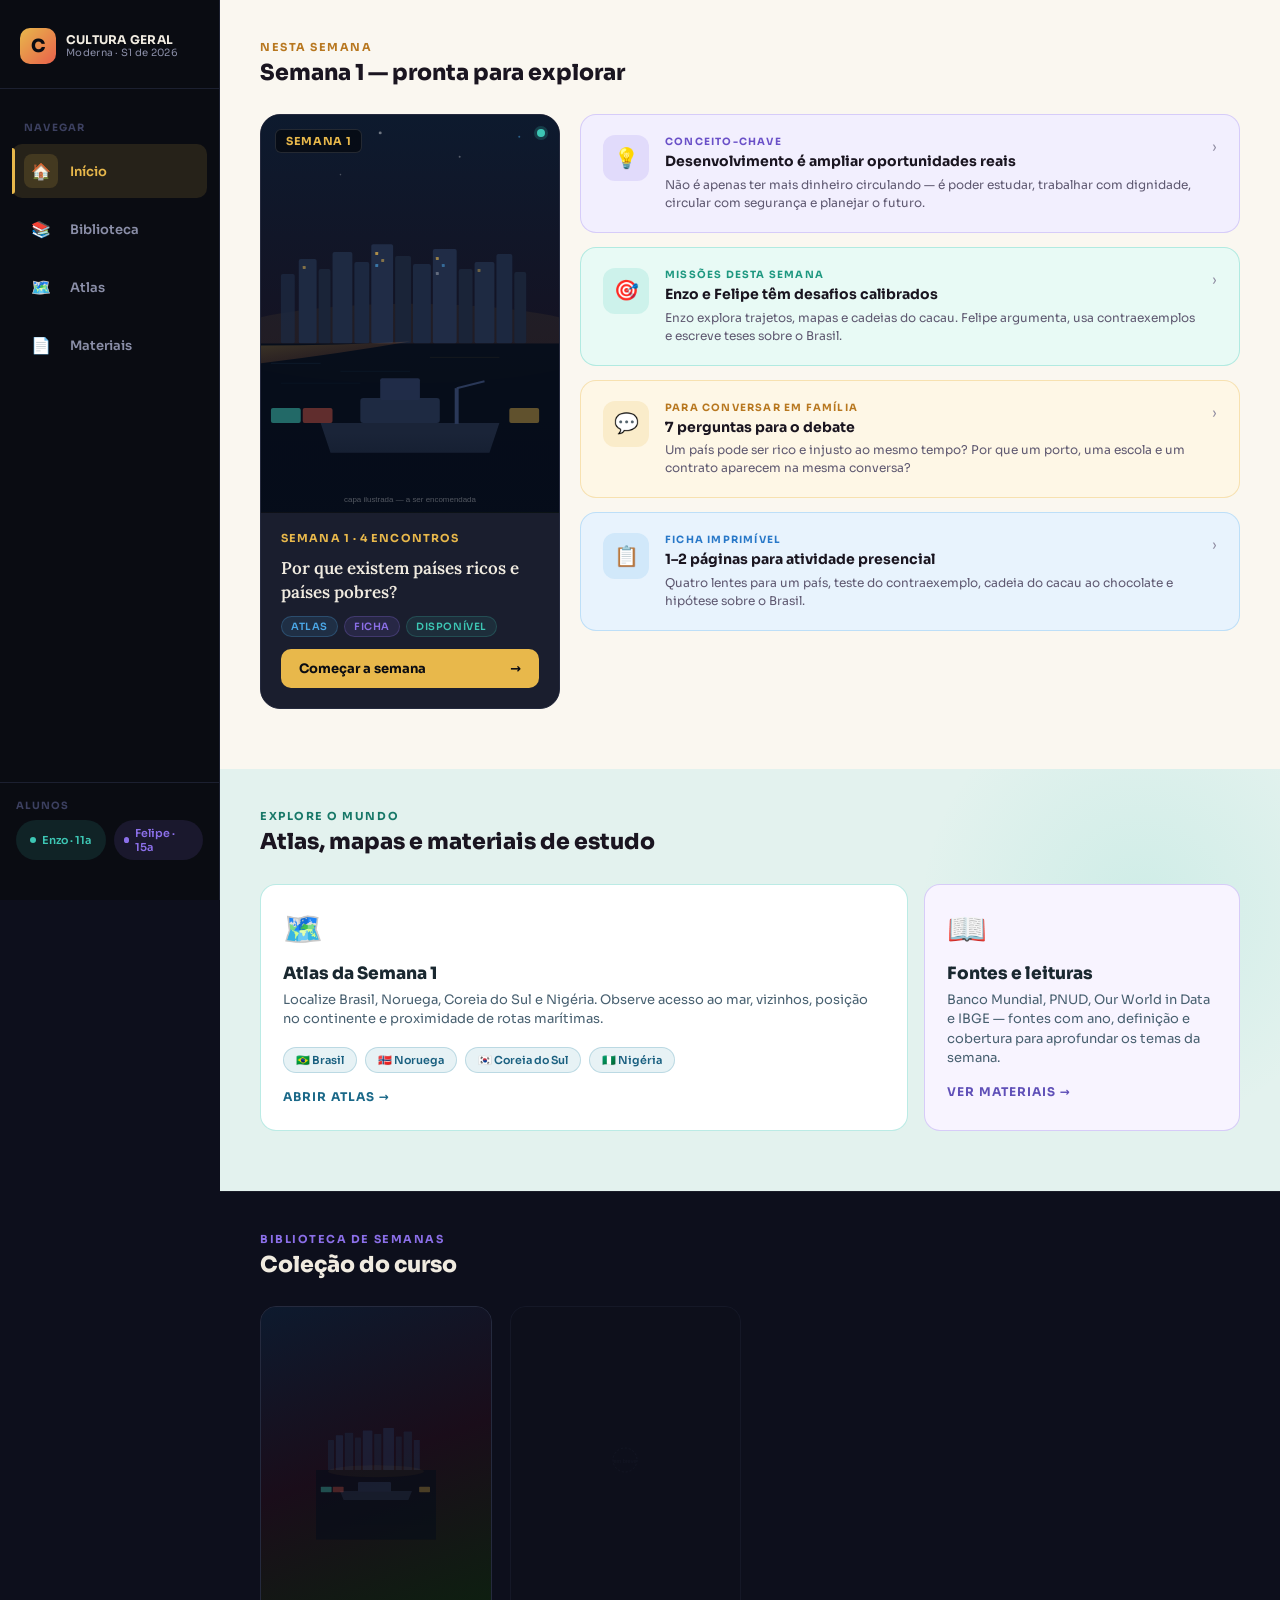
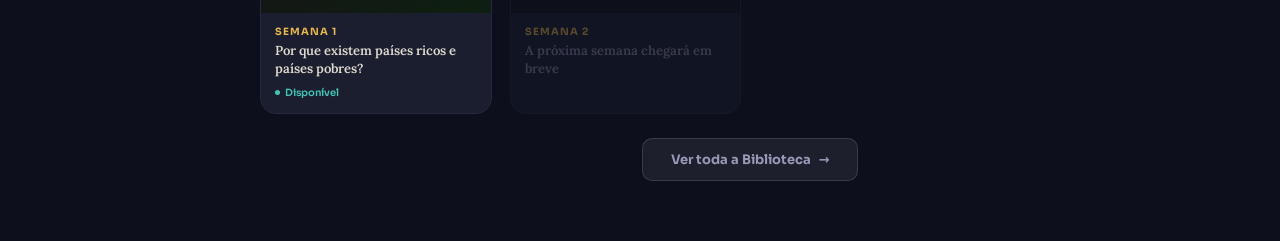
==== index.html @ d71841eb "feat(curso): adiciona home inicial" ====
<!DOCTYPE html>
<html lang="pt-BR">
<head>
  <meta charset="UTF-8">
  <meta name="viewport" content="width=device-width, initial-scale=1.0">
  <title>Cultura Geral Moderna</title>
  <link rel="preconnect" href="https://fonts.googleapis.com">
  <link rel="preconnect" href="https://fonts.gstatic.com" crossorigin>
  <link href="https://fonts.googleapis.com/css2?family=Sora:wght@400;600;700;800&family=Lora:ital,wght@0,400;0,600;1,400&display=swap" rel="stylesheet">
  <style>
    /* ── Reset ──────────────────── */
    *, *::before, *::after { box-sizing: border-box; margin: 0; padding: 0; }
    html { font-size: 16px; scroll-behavior: smooth; }
    body {
      font-family: 'Sora', system-ui, sans-serif;
      -webkit-font-smoothing: antialiased;
      background: var(--section-alt);
      color: var(--lt-text);
      min-height: 100vh;
      display: flex;
    }
    a { color: inherit; text-decoration: none; }
    button { font-family: inherit; cursor: pointer; border: none; background: none; }
    img { display: block; max-width: 100%; }

    /* ── Design tokens ───────────── */
    :root {
      --sb-w: 220px;
      --sb-bg: #0A0C12;
      --sb-border: #1C2030;
      --accent-gold: #E8B84B;
      --accent-coral: #E8604B;
      --accent-teal: #3DC6B4;
      --accent-violet: #8B6FE8;
      --accent-sky: #4BA8E8;
      --page-bg: #FAF7F0;
      --section-alt: #0D0F1C;
      --section-world: #E3F2EE;
      --card-bg: #1A1E2E;
      --card-border: #252A3E;
      --text-primary: #F0EBE0;
      --text-muted: #8B8FA8;
      --radius-card: 16px;
      --radius-lg: 20px;
      /* light-section text */
      --lt-text: #1A1520;
      --lt-muted: #5E5870;
      --lt-faint: #8E8AA0;
    }

    /* ── Layout ──────────────────── */
    .sidebar {
      width: var(--sb-w);
      min-height: 100vh;
      background: var(--sb-bg);
      border-right: 1px solid var(--sb-border);
      display: flex;
      flex-direction: column;
      position: fixed;
      top: 0; left: 0;
      z-index: 100;
      padding: 0 0 24px;
    }

    .main {
      margin-left: var(--sb-w);
      flex: 1;
      background: var(--page-bg);
      min-height: 100vh;
      color: var(--lt-text);
    }

    /* ── Sidebar internals ────────── */
    .sb-brand {
      padding: 28px 20px 24px;
      border-bottom: 1px solid var(--sb-border);
      display: flex; align-items: center; gap: 10px;
    }

    .sb-logo {
      width: 36px; height: 36px;
      background: linear-gradient(135deg, var(--accent-gold) 0%, var(--accent-coral) 100%);
      border-radius: 10px;
      display: flex; align-items: center; justify-content: center;
      font-size: 18px; font-weight: 800;
      color: #0A0C12;
      flex-shrink: 0;
    }

    .sb-brand-text {
      line-height: 1.2;
    }
    .sb-brand-text .title {
      font-size: 12px; font-weight: 700;
      color: var(--text-primary);
      letter-spacing: 0.02em;
      text-transform: uppercase;
    }
    .sb-brand-text .subtitle {
      font-size: 10px; color: var(--text-muted);
      letter-spacing: 0.03em;
    }

    .sb-nav {
      flex: 1;
      padding: 16px 12px;
      display: flex; flex-direction: column; gap: 4px;
    }

    .sb-nav-item {
      display: flex; align-items: center; gap: 12px;
      padding: 10px 12px;
      border-radius: 10px;
      font-size: 13px; font-weight: 600;
      color: var(--text-muted);
      cursor: pointer;
      transition: all 0.15s ease;
      position: relative;
    }
    .sb-nav-item:hover {
      background: rgba(255,255,255,0.05);
      color: var(--text-primary);
    }
    .sb-nav-item.active {
      background: rgba(232,184,75,0.12);
      color: var(--accent-gold);
    }
    .sb-nav-item.active::before {
      content: '';
      position: absolute;
      left: 0; top: 4px; bottom: 4px;
      width: 3px;
      background: var(--accent-gold);
      border-radius: 0 3px 3px 0;
    }

    .sb-nav-icon {
      width: 34px; height: 34px;
      border-radius: 8px;
      display: flex; align-items: center; justify-content: center;
      font-size: 16px;
      flex-shrink: 0;
    }
    .sb-nav-item.active .sb-nav-icon {
      background: rgba(232,184,75,0.15);
    }
    .sb-nav-item:hover:not(.active) .sb-nav-icon {
      background: rgba(255,255,255,0.06);
    }

    .sb-section-label {
      font-size: 10px; font-weight: 700;
      color: #3C4060;
      text-transform: uppercase;
      letter-spacing: 0.12em;
      padding: 16px 12px 6px;
    }

    .sb-alunos {
      padding: 16px;
      border-top: 1px solid var(--sb-border);
      display: flex; flex-direction: column; gap: 8px;
    }
    .sb-aluno-label {
      font-size: 10px; color: #3C4060;
      text-transform: uppercase; letter-spacing: 0.1em; font-weight: 700;
    }
    .sb-alunos-row {
      display: flex; gap: 8px;
    }
    .sb-aluno-chip {
      display: flex; align-items: center; gap: 6px;
      padding: 6px 10px;
      border-radius: 20px;
      font-size: 11px; font-weight: 600;
      flex: 1; justify-content: center;
    }
    .sb-aluno-chip.enzo {
      background: rgba(61,198,180,0.12);
      color: var(--accent-teal);
    }
    .sb-aluno-chip.felipe {
      background: rgba(139,111,232,0.12);
      color: var(--accent-violet);
    }
    .sb-aluno-dot {
      width: 6px; height: 6px; border-radius: 50%;
    }
    .enzo .sb-aluno-dot { background: var(--accent-teal); }
    .felipe .sb-aluno-dot { background: var(--accent-violet); }

    /* ── Sections ────────────────── */
    .section {
      padding: 40px 40px 60px;
    }

    /* Section 1 — Nesta semana */
    .section-current {
      background: var(--page-bg);
      color: var(--lt-text);
    }

    /* Section 2 — Explore o mundo */
    .section-world {
      background: var(--section-world);
      color: var(--lt-text);
      position: relative;
      overflow: hidden;
    }
    .section-world::before {
      content: '';
      position: absolute;
      top: -100px; right: -100px;
      width: 480px; height: 480px;
      background: radial-gradient(circle, rgba(61,198,180,0.12) 0%, transparent 65%);
      pointer-events: none;
    }

    /* Section 3 — Biblioteca */
    .section-library {
      background: var(--section-alt);
      color: var(--text-primary);
      border-top: 1px solid rgba(255,255,255,0.06);
    }

    .section-header {
      margin-bottom: 28px;
    }
    .section-eyebrow {
      font-size: 11px; font-weight: 700;
      text-transform: uppercase; letter-spacing: 0.14em;
      margin-bottom: 6px;
    }
    .section-title {
      font-size: 22px; font-weight: 800;
      color: inherit;
      line-height: 1.2;
    }
    /* library section always uses light text */
    .section-library .section-title { color: var(--text-primary); }

    /* ── Section 1 grid ──────────── */
    .current-grid {
      display: grid;
      grid-template-columns: 300px 1fr;
      gap: 20px;
      align-items: start;
    }

    /* ── Week card (vertical 3:4) ── */
    .week-card {
      background: var(--card-bg);
      border: 1px solid var(--card-border);
      border-radius: var(--radius-lg);
      overflow: hidden;
      display: flex;
      flex-direction: column;
      cursor: pointer;
      transition: transform 0.2s ease, box-shadow 0.2s ease;
    }
    .week-card:hover {
      transform: translateY(-4px);
      box-shadow: 0 20px 48px rgba(0,0,0,0.5);
    }

    .week-card-cover {
      aspect-ratio: 3 / 4;
      position: relative;
      overflow: hidden;
      background: #0D1020;
    }

    /* Placeholder cover SVG art for Semana 1 */
    .cover-placeholder {
      width: 100%; height: 100%;
      position: relative;
      background: linear-gradient(160deg, #0D1A2E 0%, #1A0D1A 50%, #0D2010 100%);
      display: flex; align-items: center; justify-content: center;
    }

    .cover-placeholder svg {
      width: 100%; height: 100%;
      position: absolute; inset: 0;
    }

    .cover-badge {
      position: absolute;
      top: 14px; left: 14px;
      background: rgba(0,0,0,0.5);
      backdrop-filter: blur(8px);
      border: 1px solid rgba(255,255,255,0.12);
      border-radius: 6px;
      padding: 4px 10px;
      font-size: 11px; font-weight: 700;
      color: var(--accent-gold);
      letter-spacing: 0.06em;
      text-transform: uppercase;
    }

    .cover-status-dot {
      position: absolute;
      top: 14px; right: 14px;
      width: 8px; height: 8px;
      background: var(--accent-teal);
      border-radius: 50%;
      box-shadow: 0 0 0 3px rgba(61,198,180,0.2);
    }

    .week-card-body {
      padding: 18px 20px 20px;
      display: flex; flex-direction: column; gap: 12px;
      flex: 1;
      background: var(--card-bg);
      color: var(--text-primary);
    }

    .week-number {
      font-size: 11px; font-weight: 700;
      color: var(--accent-gold);
      text-transform: uppercase; letter-spacing: 0.1em;
    }

    .week-title {
      font-family: 'Lora', Georgia, serif;
      font-size: 17px; font-weight: 600;
      color: var(--text-primary);
      line-height: 1.4;
    }

    .week-chips {
      display: flex; flex-wrap: wrap; gap: 6px;
    }

    .chip {
      padding: 3px 9px;
      border-radius: 20px;
      font-size: 10px; font-weight: 600;
      text-transform: uppercase; letter-spacing: 0.06em;
    }
    .chip-atlas {
      background: rgba(75,168,232,0.12);
      color: var(--accent-sky);
      border: 1px solid rgba(75,168,232,0.25);
    }
    .chip-ficha {
      background: rgba(139,111,232,0.12);
      color: var(--accent-violet);
      border: 1px solid rgba(139,111,232,0.25);
    }
    .chip-status {
      background: rgba(61,198,180,0.1);
      color: var(--accent-teal);
      border: 1px solid rgba(61,198,180,0.2);
    }

    .week-cta {
      margin-top: auto;
      background: var(--accent-gold);
      color: #0A0C12;
      padding: 11px 18px;
      border-radius: 10px;
      font-size: 13px; font-weight: 700;
      display: flex; align-items: center; justify-content: space-between;
      transition: opacity 0.15s;
    }
    .week-cta:hover { opacity: 0.9; }

    /* ── Discovery cards column ──── */
    .discovery-col {
      display: flex; flex-direction: column; gap: 14px;
    }

    .disc-card {
      border-radius: var(--radius-card);
      padding: 20px 22px;
      cursor: pointer;
      display: flex; align-items: flex-start; gap: 16px;
      border: 1px solid transparent;
      transition: transform 0.15s ease, box-shadow 0.15s ease;
    }
    .disc-card:hover {
      transform: translateY(-2px);
      box-shadow: 0 8px 28px rgba(0,0,0,0.12);
    }

    .disc-card.conceito {
      background: #F2EFFE;
      border-color: rgba(139,111,232,0.28);
    }
    .disc-card.missoes {
      background: #E8FAF5;
      border-color: rgba(61,198,180,0.32);
    }
    .disc-card.conversa {
      background: #FEF7E6;
      border-color: rgba(232,184,75,0.35);
    }
    .disc-card.ficha {
      background: #E8F3FD;
      border-color: rgba(75,168,232,0.28);
    }

    .disc-icon-wrap {
      width: 46px; height: 46px;
      border-radius: 12px;
      display: flex; align-items: center; justify-content: center;
      font-size: 20px;
      flex-shrink: 0;
    }
    .conceito .disc-icon-wrap { background: rgba(139,111,232,0.16); }
    .missoes .disc-icon-wrap  { background: rgba(61,198,180,0.16); }
    .conversa .disc-icon-wrap { background: rgba(232,184,75,0.18); }
    .ficha .disc-icon-wrap    { background: rgba(75,168,232,0.15); }

    .disc-body { flex: 1; min-width: 0; }

    .disc-label {
      font-size: 10px; font-weight: 700;
      text-transform: uppercase; letter-spacing: 0.12em;
      margin-bottom: 4px;
    }
    .conceito .disc-label { color: #6A50C8; }
    .missoes  .disc-label { color: #1E9880; }
    .conversa .disc-label { color: #B87820; }
    .ficha    .disc-label { color: #2878C8; }

    .disc-title {
      font-size: 14px; font-weight: 700;
      color: var(--lt-text);
      line-height: 1.4;
      margin-bottom: 4px;
    }

    .disc-desc {
      font-size: 12px;
      color: var(--lt-muted);
      line-height: 1.5;
    }

    .disc-arrow {
      margin-left: auto;
      color: var(--lt-faint);
      font-size: 14px;
      padding-top: 2px;
      flex-shrink: 0;
    }

    /* ── Section 2 — World ────────── */
    .world-grid {
      display: grid;
      grid-template-columns: 1fr 1fr 1fr;
      gap: 16px;
    }

    .world-card {
      border-radius: var(--radius-card);
      padding: 24px 22px;
      cursor: pointer;
      border: 1px solid transparent;
      transition: transform 0.15s ease, box-shadow 0.15s ease;
      position: relative;
      overflow: hidden;
    }
    .world-card:hover {
      transform: translateY(-3px);
      box-shadow: 0 8px 28px rgba(0,0,0,0.1);
    }

    .world-card.atlas {
      background: #FFFFFF;
      border-color: rgba(61,198,180,0.35);
      grid-column: span 2;
    }
    .world-card.materiais {
      background: #F8F4FF;
      border-color: rgba(139,111,232,0.3);
    }

    .world-card-icon {
      font-size: 32px; margin-bottom: 14px;
    }
    .world-card-title {
      font-size: 17px; font-weight: 800;
      color: #1A2830;
      margin-bottom: 6px;
    }
    .world-card-desc {
      font-size: 13px;
      color: #486070;
      line-height: 1.5;
    }

    .world-countries {
      display: flex; gap: 8px;
      margin-top: 18px; flex-wrap: wrap;
    }
    .country-pill {
      padding: 5px 12px;
      border-radius: 20px;
      font-size: 11px; font-weight: 600;
      background: rgba(28,130,160,0.1);
      color: #1A6080;
      border: 1px solid rgba(28,130,160,0.22);
    }

    .world-cta {
      display: inline-flex; align-items: center; gap: 6px;
      margin-top: 16px;
      font-size: 12px; font-weight: 700;
      color: #1A6888;
      text-transform: uppercase; letter-spacing: 0.08em;
    }
    .world-card.materiais .world-cta { color: #6050B8; }

    /* ── Section 3 — Library ─────── */
    .library-grid {
      display: grid;
      grid-template-columns: repeat(auto-fill, minmax(200px, 1fr));
      gap: 18px;
    }

    .lib-card {
      background: var(--card-bg);
      border: 1px solid var(--card-border);
      border-radius: var(--radius-card);
      overflow: hidden;
      cursor: pointer;
      transition: transform 0.2s ease, box-shadow 0.2s ease;
    }
    .lib-card:hover {
      transform: translateY(-3px);
      box-shadow: 0 12px 32px rgba(0,0,0,0.4);
    }

    .lib-cover {
      aspect-ratio: 3/4;
      position: relative;
    }

    .lib-cover-inner {
      width: 100%; height: 100%;
      background: linear-gradient(160deg, #0D1A2E 0%, #1A0D1A 50%, #0D2010 100%);
      display: flex; align-items: center; justify-content: center;
    }

    .lib-cover-inner svg {
      opacity: 0.7;
    }

    .lib-body {
      padding: 12px 14px 14px;
      background: var(--card-bg);
    }
    .lib-num {
      font-size: 10px; font-weight: 700;
      color: var(--accent-gold);
      text-transform: uppercase; letter-spacing: 0.1em;
      margin-bottom: 4px;
    }
    .lib-title {
      font-family: 'Lora', Georgia, serif;
      font-size: 13px; font-weight: 600;
      color: #E0DBD0;
      line-height: 1.4;
    }
    .lib-status {
      margin-top: 8px;
      display: flex; align-items: center; gap: 5px;
      font-size: 10px; font-weight: 600;
      color: var(--accent-teal);
    }
    .lib-status-dot {
      width: 5px; height: 5px;
      border-radius: 50%;
      background: var(--accent-teal);
    }

    .library-cta-row {
      margin-top: 24px;
      text-align: center;
    }
    .library-btn {
      display: inline-flex; align-items: center; gap: 8px;
      padding: 12px 28px;
      border-radius: 10px;
      background: rgba(255,255,255,0.07);
      border: 1px solid rgba(255,255,255,0.12);
      font-size: 13px; font-weight: 700;
      color: #9898B8;
      transition: all 0.15s;
      cursor: pointer;
    }
    .library-btn:hover {
      background: rgba(255,255,255,0.11);
      color: #E0DBD0;
    }

    /* ── Mobile bottom nav ────────── */
    .mobile-nav {
      display: none;
      position: fixed;
      bottom: 0; left: 0; right: 0;
      background: rgba(10,12,18,0.95);
      backdrop-filter: blur(12px);
      border-top: 1px solid var(--sb-border);
      padding: 8px 0 env(safe-area-inset-bottom, 8px);
      z-index: 200;
    }

    .mobile-nav-inner {
      display: flex;
      justify-content: space-around;
      align-items: center;
    }

    .mobile-nav-item {
      display: flex; flex-direction: column; align-items: center; gap: 3px;
      padding: 6px 16px;
      border-radius: 10px;
      font-size: 10px; font-weight: 600;
      color: var(--text-muted);
      cursor: pointer;
      transition: color 0.15s;
    }
    .mobile-nav-item.active { color: var(--accent-gold); }
    .mobile-nav-item span:first-child { font-size: 20px; }

    /* ── Responsive ───────────────── */
    @media (max-width: 900px) {
      :root { --sb-w: 0px; }
      .sidebar { display: none; }
      .main { margin-left: 0; }
      .mobile-nav { display: block; }
      .section { padding: 28px 20px 48px; }

      .current-grid {
        grid-template-columns: 1fr;
      }
      .week-card {
        max-width: 360px;
        margin: 0 auto;
      }
      .week-card-cover { aspect-ratio: 3/4; }

      .world-grid {
        grid-template-columns: 1fr;
      }
      .world-card.atlas { grid-column: span 1; }

      .library-grid {
        grid-template-columns: repeat(2, 1fr);
      }
    }

    @media (max-width: 480px) {
      .section-title { font-size: 18px; }
      .library-grid { grid-template-columns: repeat(2, 1fr); }
    }
  </style>
</head>
<body>

<!-- ═══════════════════════════════════════════════════════ SIDEBAR -->
<aside class="sidebar" aria-label="Navegação principal">

  <div class="sb-brand">
    <div class="sb-logo">C</div>
    <div class="sb-brand-text">
      <div class="title">Cultura Geral</div>
      <div class="subtitle">Moderna · S1 de 2026</div>
    </div>
  </div>

  <nav class="sb-nav">
    <div class="sb-section-label">Navegar</div>

    <div class="sb-nav-item active">
      <div class="sb-nav-icon">🏠</div>
      Início
    </div>

    <div class="sb-nav-item">
      <div class="sb-nav-icon">📚</div>
      Biblioteca
    </div>

    <div class="sb-nav-item">
      <div class="sb-nav-icon">🗺️</div>
      Atlas
    </div>

    <div class="sb-nav-item">
      <div class="sb-nav-icon">📄</div>
      Materiais
    </div>
  </nav>

  <div class="sb-alunos">
    <div class="sb-aluno-label">Alunos</div>
    <div class="sb-alunos-row">
      <div class="sb-aluno-chip enzo">
        <span class="sb-aluno-dot"></span>
        Enzo · 11a
      </div>
      <div class="sb-aluno-chip felipe">
        <span class="sb-aluno-dot"></span>
        Felipe · 15a
      </div>
    </div>
  </div>

</aside>

<!-- ═══════════════════════════════════════════════════════ MAIN -->
<main class="main" id="main">

  <!-- ─────────────── SECTION 1 · Nesta semana ─────────────── -->
  <section class="section section-current" aria-labelledby="sec1-title">

    <div class="section-header">
      <div class="section-eyebrow" style="color: #B87820">Nesta semana</div>
      <h2 class="section-title" id="sec1-title">Semana 1 — pronta para explorar</h2>
    </div>

    <div class="current-grid">

      <!-- Week card -->
      <div class="week-card" role="article" aria-label="Semana 1: Por que existem países ricos e países pobres?">
        <div class="week-card-cover">
          <div class="cover-placeholder" aria-hidden="true">
            <!-- Placeholder editorial: silhouettes of ports, buildings, cargo — to be replaced by illustrated cover -->
            <svg viewBox="0 0 300 400" xmlns="http://www.w3.org/2000/svg" aria-hidden="true">
              <!-- Sky gradient -->
              <defs>
                <linearGradient id="sky" x1="0" y1="0" x2="0" y2="1">
                  <stop offset="0%" stop-color="#0D1A2E"/>
                  <stop offset="100%" stop-color="#1A0D1A"/>
                </linearGradient>
                <linearGradient id="gold-glow" x1="0" y1="0" x2="1" y2="1">
                  <stop offset="0%" stop-color="#E8B84B" stop-opacity="0.6"/>
                  <stop offset="100%" stop-color="#E8604B" stop-opacity="0.2"/>
                </linearGradient>
              </defs>
              <rect width="300" height="400" fill="url(#sky)"/>

              <!-- Stars -->
              <circle cx="40" cy="30" r="1" fill="#E8B84B" opacity="0.6"/>
              <circle cx="120" cy="18" r="1.5" fill="white" opacity="0.4"/>
              <circle cx="200" cy="42" r="1" fill="white" opacity="0.3"/>
              <circle cx="260" cy="22" r="1" fill="#4BA8E8" opacity="0.5"/>
              <circle cx="80" cy="60" r="0.8" fill="white" opacity="0.25"/>

              <!-- Ocean horizon glow -->
              <ellipse cx="150" cy="230" rx="200" ry="40" fill="#E8B84B" opacity="0.06"/>

              <!-- City skyline — distant -->
              <rect x="20" y="160" width="14" height="70" rx="2" fill="#1C2840" opacity="0.8"/>
              <rect x="38" y="145" width="18" height="85" rx="2" fill="#1E2A42"/>
              <rect x="58" y="155" width="12" height="75" rx="2" fill="#1A2438"/>
              <rect x="72" y="138" width="20" height="92" rx="2" fill="#1E2A42"/>
              <rect x="94" y="148" width="15" height="82" rx="2" fill="#1C2840"/>
              <rect x="111" y="130" width="22" height="100" rx="2" fill="#202C46"/>
              <rect x="135" y="142" width="16" height="88" rx="2" fill="#1A2438"/>
              <rect x="153" y="150" width="18" height="80" rx="2" fill="#1C2840"/>
              <rect x="173" y="135" width="24" height="95" rx="2" fill="#202C46"/>
              <rect x="199" y="155" width="14" height="75" rx="2" fill="#1A2438"/>
              <rect x="215" y="148" width="20" height="82" rx="2" fill="#1E2A42"/>
              <rect x="237" y="140" width="16" height="90" rx="2" fill="#1C2840"/>
              <rect x="255" y="158" width="12" height="72" rx="2" fill="#1A2438"/>

              <!-- Building windows (lit) -->
              <rect x="115" y="138" width="3" height="3" rx="0.5" fill="#E8B84B" opacity="0.7"/>
              <rect x="121" y="145" width="3" height="3" rx="0.5" fill="#E8B84B" opacity="0.5"/>
              <rect x="115" y="150" width="3" height="3" rx="0.5" fill="#4BA8E8" opacity="0.6"/>
              <rect x="176" y="143" width="3" height="3" rx="0.5" fill="#E8B84B" opacity="0.6"/>
              <rect x="182" y="150" width="3" height="3" rx="0.5" fill="#4BA8E8" opacity="0.5"/>
              <rect x="176" y="158" width="3" height="3" rx="0.5" fill="white" opacity="0.3"/>
              <rect x="42" y="152" width="3" height="3" rx="0.5" fill="#E8B84B" opacity="0.5"/>
              <rect x="218" y="155" width="3" height="3" rx="0.5" fill="#E8B84B" opacity="0.4"/>

              <!-- Water -->
              <rect x="0" y="230" width="300" height="170" fill="#050D1A" opacity="0.9"/>

              <!-- Water shimmer lines -->
              <line x1="10" y1="250" x2="60" y2="250" stroke="#4BA8E8" stroke-width="0.5" opacity="0.15"/>
              <line x1="80" y1="258" x2="150" y2="258" stroke="#4BA8E8" stroke-width="0.5" opacity="0.1"/>
              <line x1="170" y1="244" x2="240" y2="244" stroke="#E8B84B" stroke-width="0.5" opacity="0.12"/>
              <line x1="20" y1="270" x2="100" y2="270" stroke="#4BA8E8" stroke-width="0.5" opacity="0.08"/>

              <!-- Ship hull -->
              <path d="M60 310 L240 310 L230 340 L70 340 Z" fill="#1A2438"/>
              <!-- Ship deck superstructure -->
              <rect x="100" y="285" width="80" height="25" rx="3" fill="#1E2A42"/>
              <rect x="120" y="265" width="40" height="22" rx="2" fill="#202C48"/>
              <!-- Crane -->
              <rect x="195" y="275" width="4" height="36" fill="#2A3858"/>
              <line x1="197" y1="275" x2="225" y2="268" stroke="#2A3858" stroke-width="2"/>
              <!-- Containers on dock -->
              <rect x="10" y="295" width="30" height="15" rx="2" fill="#3DC6B4" opacity="0.5"/>
              <rect x="42" y="295" width="30" height="15" rx="2" fill="#E8604B" opacity="0.4"/>
              <rect x="250" y="295" width="30" height="15" rx="2" fill="#E8B84B" opacity="0.4"/>

              <!-- Gold light streak from city -->
              <path d="M150 228 Q80 240 0 250 L0 232 Q80 232 150 228" fill="url(#gold-glow)" opacity="0.4"/>

              <!-- Overlay gradient bottom -->
              <rect x="0" y="320" width="300" height="80" fill="url(#overlay-bot)" opacity="1"/>
              <defs>
                <linearGradient id="overlay-bot" x1="0" y1="0" x2="0" y2="1">
                  <stop offset="0%" stop-color="#050D1A" stop-opacity="0"/>
                  <stop offset="100%" stop-color="#050D1A" stop-opacity="0.7"/>
                </linearGradient>
              </defs>

              <!-- Placeholder label -->
              <text x="150" y="390" text-anchor="middle" font-family="sans-serif" font-size="8" fill="white" opacity="0.3">capa ilustrada — a ser encomendada</text>
            </svg>
          </div>
          <div class="cover-badge">Semana 1</div>
          <div class="cover-status-dot" title="Disponível"></div>
        </div>

        <div class="week-card-body">
          <div class="week-number">Semana 1 · 4 encontros</div>
          <h3 class="week-title">Por que existem países ricos e países pobres?</h3>
          <div class="week-chips">
            <span class="chip chip-atlas">Atlas</span>
            <span class="chip chip-ficha">Ficha</span>
            <span class="chip chip-status">Disponível</span>
          </div>
          <a href="semanas/01/index.html" class="week-cta">
            Começar a semana
            <span>→</span>
          </a>
        </div>
      </div>

      <!-- Discovery cards -->
      <div class="discovery-col" aria-label="Destaques da semana">

        <div class="disc-card conceito">
          <div class="disc-icon-wrap">💡</div>
          <div class="disc-body">
            <div class="disc-label">Conceito-chave</div>
            <div class="disc-title">Desenvolvimento é ampliar oportunidades reais</div>
            <div class="disc-desc">Não é apenas ter mais dinheiro circulando — é poder estudar, trabalhar com dignidade, circular com segurança e planejar o futuro.</div>
          </div>
          <div class="disc-arrow">›</div>
        </div>

        <div class="disc-card missoes">
          <div class="disc-icon-wrap">🎯</div>
          <div class="disc-body">
            <div class="disc-label">Missões desta semana</div>
            <div class="disc-title">Enzo e Felipe têm desafios calibrados</div>
            <div class="disc-desc">Enzo explora trajetos, mapas e cadeias do cacau. Felipe argumenta, usa contraexemplos e escreve teses sobre o Brasil.</div>
          </div>
          <div class="disc-arrow">›</div>
        </div>

        <div class="disc-card conversa">
          <div class="disc-icon-wrap">💬</div>
          <div class="disc-body">
            <div class="disc-label">Para conversar em família</div>
            <div class="disc-title">7 perguntas para o debate</div>
            <div class="disc-desc">Um país pode ser rico e injusto ao mesmo tempo? Por que um porto, uma escola e um contrato aparecem na mesma conversa?</div>
          </div>
          <div class="disc-arrow">›</div>
        </div>

        <div class="disc-card ficha">
          <div class="disc-icon-wrap">📋</div>
          <div class="disc-body">
            <div class="disc-label">Ficha imprimível</div>
            <div class="disc-title">1–2 páginas para atividade presencial</div>
            <div class="disc-desc">Quatro lentes para um país, teste do contraexemplo, cadeia do cacau ao chocolate e hipótese sobre o Brasil.</div>
          </div>
          <div class="disc-arrow">›</div>
        </div>

      </div>
    </div>
  </section>

  <!-- ─────────────── SECTION 2 · Explore o mundo ──────────── -->
  <section class="section section-world" aria-labelledby="sec2-title">

    <div class="section-header">
      <div class="section-eyebrow" style="color: #187868">Explore o mundo</div>
      <h2 class="section-title" id="sec2-title">Atlas, mapas e materiais de estudo</h2>
    </div>

    <div class="world-grid">

      <div class="world-card atlas">
        <div class="world-card-icon">🗺️</div>
        <div class="world-card-title">Atlas da Semana 1</div>
        <div class="world-card-desc">Localize Brasil, Noruega, Coreia do Sul e Nigéria. Observe acesso ao mar, vizinhos, posição no continente e proximidade de rotas marítimas.</div>
        <div class="world-countries">
          <span class="country-pill">🇧🇷 Brasil</span>
          <span class="country-pill">🇳🇴 Noruega</span>
          <span class="country-pill">🇰🇷 Coreia do Sul</span>
          <span class="country-pill">🇳🇬 Nigéria</span>
        </div>
        <div class="world-cta">Abrir Atlas →</div>
      </div>

      <div class="world-card materiais">
        <div class="world-card-icon">📖</div>
        <div class="world-card-title">Fontes e leituras</div>
        <div class="world-card-desc">Banco Mundial, PNUD, Our World in Data e IBGE — fontes com ano, definição e cobertura para aprofundar os temas da semana.</div>
        <div class="world-cta">Ver materiais →</div>
      </div>

    </div>

  </section>

  <!-- ─────────────── SECTION 3 · Biblioteca ───────────────── -->
  <section class="section section-library" aria-labelledby="sec3-title">

    <div class="section-header">
      <div class="section-eyebrow" style="color: var(--accent-violet)">Biblioteca de semanas</div>
      <h2 class="section-title" id="sec3-title">Coleção do curso</h2>
    </div>

    <div class="library-grid">

      <!-- Semana 1 — única existente -->
      <div class="lib-card">
        <div class="lib-cover">
          <div class="lib-cover-inner" aria-hidden="true">
            <svg viewBox="0 0 200 266" xmlns="http://www.w3.org/2000/svg" width="120" aria-hidden="true">
              <rect width="200" height="266" fill="none"/>
              <!-- Minimal port silhouette, small scale -->
              <rect x="20" y="100" width="10" height="50" rx="1" fill="#1E2A42" opacity="0.7"/>
              <rect x="33" y="92" width="12" height="58" rx="1" fill="#202C48" opacity="0.8"/>
              <rect x="48" y="88" width="14" height="62" rx="1" fill="#1E2A42" opacity="0.7"/>
              <rect x="65" y="96" width="10" height="54" rx="1" fill="#1C2840" opacity="0.7"/>
              <rect x="78" y="84" width="16" height="66" rx="1" fill="#202C48" opacity="0.8"/>
              <rect x="97" y="90" width="12" height="60" rx="1" fill="#1E2A42" opacity="0.7"/>
              <rect x="112" y="80" width="18" height="70" rx="1" fill="#202C48" opacity="0.8"/>
              <rect x="133" y="94" width="10" height="56" rx="1" fill="#1C2840" opacity="0.7"/>
              <rect x="146" y="86" width="14" height="64" rx="1" fill="#1E2A42" opacity="0.7"/>
              <rect x="163" y="100" width="10" height="50" rx="1" fill="#202C48" opacity="0.7"/>
              <rect x="0" y="150" width="200" height="116" fill="#050D1A" opacity="0.8"/>
              <!-- Ship -->
              <path d="M40 185 L160 185 L154 200 L46 200 Z" fill="#1A2438" opacity="0.9"/>
              <rect x="70" y="170" width="55" height="16" rx="2" fill="#1E2A42" opacity="0.9"/>
              <!-- Gold reflection -->
              <ellipse cx="100" cy="152" rx="80" ry="10" fill="#E8B84B" opacity="0.06"/>
              <!-- Containers -->
              <rect x="8" y="178" width="18" height="9" rx="1" fill="#3DC6B4" opacity="0.5"/>
              <rect x="28" y="178" width="18" height="9" rx="1" fill="#E8604B" opacity="0.4"/>
              <rect x="172" y="178" width="18" height="9" rx="1" fill="#E8B84B" opacity="0.4"/>
            </svg>
          </div>
        </div>
        <div class="lib-body">
          <div class="lib-num">Semana 1</div>
          <div class="lib-title">Por que existem países ricos e países pobres?</div>
          <div class="lib-status">
            <span class="lib-status-dot"></span>
            Disponível
          </div>
        </div>
      </div>

      <!-- Próximas semanas — estados honestos (não publicadas) -->
      <div class="lib-card" style="opacity:0.35; pointer-events:none; cursor:default;" aria-hidden="true">
        <div class="lib-cover">
          <div class="lib-cover-inner" style="background:#0F111A;">
            <svg viewBox="0 0 120 160" width="60" xmlns="http://www.w3.org/2000/svg">
              <circle cx="60" cy="80" r="24" fill="none" stroke="#252A3E" stroke-width="2" stroke-dasharray="4 4"/>
              <text x="60" y="86" text-anchor="middle" font-family="sans-serif" font-size="11" fill="#252A3E">em breve</text>
            </svg>
          </div>
        </div>
        <div class="lib-body">
          <div class="lib-num">Semana 2</div>
          <div class="lib-title" style="color:var(--text-muted)">A próxima semana chegará em breve</div>
        </div>
      </div>

    </div>

    <div class="library-cta-row">
      <button class="library-btn">
        Ver toda a Biblioteca
        <span>→</span>
      </button>
    </div>

  </section>

</main>

<!-- Mobile bottom nav -->
<nav class="mobile-nav" aria-label="Navegação mobile">
  <div class="mobile-nav-inner">
    <div class="mobile-nav-item active">
      <span>🏠</span>
      <span>Início</span>
    </div>
    <div class="mobile-nav-item">
      <span>📚</span>
      <span>Biblioteca</span>
    </div>
    <div class="mobile-nav-item">
      <span>🗺️</span>
      <span>Atlas</span>
    </div>
    <div class="mobile-nav-item">
      <span>📄</span>
      <span>Materiais</span>
    </div>
  </div>
</nav>

</body>
</html>
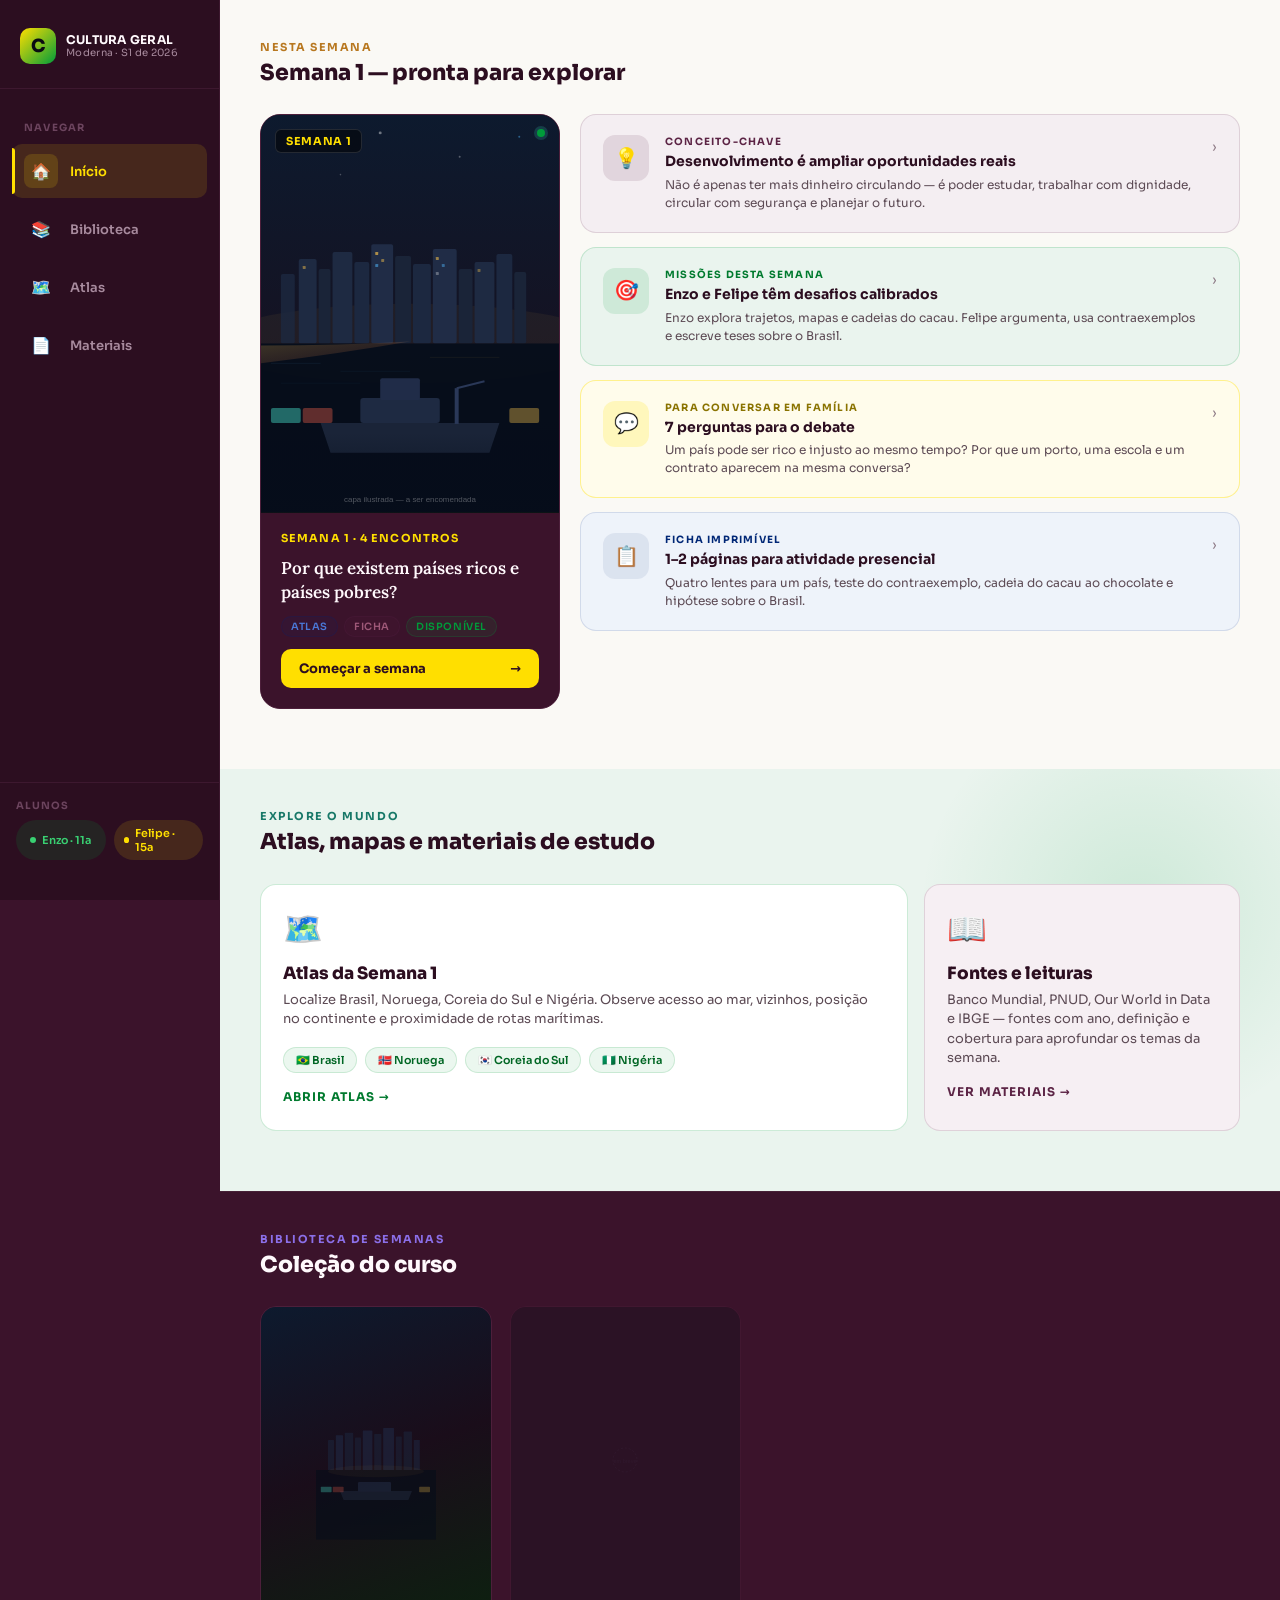
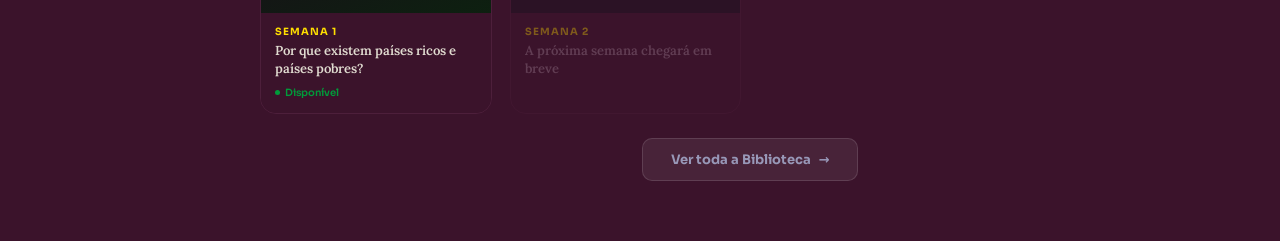
==== commit 77fa9a28: "﻿feat(semana-01): implementa site completo com paleta Brasil & Acai - Homepage (index.html) com side" ====
--- a/index.html
+++ b/index.html
@@ -26,26 +26,34 @@
     /* ── Design tokens ───────────── */
     :root {
       --sb-w: 220px;
-      --sb-bg: #0A0C12;
-      --sb-border: #1C2030;
-      --accent-gold: #E8B84B;
+      /* Identidade visual aprovada — Brasil & Açaí */
+      --br-verde: #009B3A;
+      --br-amarelo: #FFDF00;
+      --br-azul: #002776;
+      --acai-dark: #2C0E20;
+      --acai-medium: #3B132B;
+      --acai-light: #5C2445;
+
+      --sb-bg: #2C0E20;
+      --sb-border: #3D182F;
+      --accent-gold: #FFDF00;
       --accent-coral: #E8604B;
-      --accent-teal: #3DC6B4;
+      --accent-teal: #009B3A;
       --accent-violet: #8B6FE8;
       --accent-sky: #4BA8E8;
-      --page-bg: #FAF7F0;
-      --section-alt: #0D0F1C;
-      --section-world: #E3F2EE;
-      --card-bg: #1A1E2E;
-      --card-border: #252A3E;
-      --text-primary: #F0EBE0;
-      --text-muted: #8B8FA8;
+      --page-bg: #FAF9F5;
+      --section-alt: #3B132B;
+      --section-world: #EAF4EE;
+      --card-bg: #3B132B;
+      --card-border: #4D1F3B;
+      --text-primary: #FFF9FC;
+      --text-muted: #A88B9E;
       --radius-card: 16px;
       --radius-lg: 20px;
       /* light-section text */
-      --lt-text: #1A1520;
-      --lt-muted: #5E5870;
-      --lt-faint: #8E8AA0;
+      --lt-text: #2C0E20;
+      --lt-muted: #5C4A54;
+      --lt-faint: #8C7884;
     }
 
     /* ── Layout ──────────────────── */
@@ -79,7 +87,7 @@
 
     .sb-logo {
       width: 36px; height: 36px;
-      background: linear-gradient(135deg, var(--accent-gold) 0%, var(--accent-coral) 100%);
+      background: linear-gradient(135deg, var(--accent-gold) 0%, var(--accent-teal) 100%);
       border-radius: 10px;
       display: flex; align-items: center; justify-content: center;
       font-size: 18px; font-weight: 800;
@@ -122,7 +130,7 @@
       color: var(--text-primary);
     }
     .sb-nav-item.active {
-      background: rgba(232,184,75,0.12);
+      background: rgba(255,223,0,0.12);
       color: var(--accent-gold);
     }
     .sb-nav-item.active::before {
@@ -142,7 +150,7 @@
       flex-shrink: 0;
     }
     .sb-nav-item.active .sb-nav-icon {
-      background: rgba(232,184,75,0.15);
+      background: rgba(255,223,0,0.15);
     }
     .sb-nav-item:hover:not(.active) .sb-nav-icon {
       background: rgba(255,255,255,0.06);
@@ -150,7 +158,7 @@
 
     .sb-section-label {
       font-size: 10px; font-weight: 700;
-      color: #3C4060;
+      color: #6C445E;
       text-transform: uppercase;
       letter-spacing: 0.12em;
       padding: 16px 12px 6px;
@@ -162,7 +170,7 @@
       display: flex; flex-direction: column; gap: 8px;
     }
     .sb-aluno-label {
-      font-size: 10px; color: #3C4060;
+      font-size: 10px; color: #6C445E;
       text-transform: uppercase; letter-spacing: 0.1em; font-weight: 700;
     }
     .sb-alunos-row {
@@ -176,18 +184,18 @@
       flex: 1; justify-content: center;
     }
     .sb-aluno-chip.enzo {
-      background: rgba(61,198,180,0.12);
-      color: var(--accent-teal);
+      background: rgba(0,155,58,0.15);
+      color: #39D072;
     }
     .sb-aluno-chip.felipe {
-      background: rgba(139,111,232,0.12);
-      color: var(--accent-violet);
+      background: rgba(255,223,0,0.12);
+      color: #FFDF00;
     }
     .sb-aluno-dot {
       width: 6px; height: 6px; border-radius: 50%;
     }
-    .enzo .sb-aluno-dot { background: var(--accent-teal); }
-    .felipe .sb-aluno-dot { background: var(--accent-violet); }
+    .enzo .sb-aluno-dot { background: #39D072; }
+    .felipe .sb-aluno-dot { background: #FFDF00; }
 
     /* ── Sections ────────────────── */
     .section {
@@ -212,7 +220,7 @@
       position: absolute;
       top: -100px; right: -100px;
       width: 480px; height: 480px;
-      background: radial-gradient(circle, rgba(61,198,180,0.12) 0%, transparent 65%);
+      background: radial-gradient(circle, rgba(0,155,58,0.12) 0%, transparent 65%);
       pointer-events: none;
     }
 
@@ -338,25 +346,25 @@
       text-transform: uppercase; letter-spacing: 0.06em;
     }
     .chip-atlas {
-      background: rgba(75,168,232,0.12);
-      color: var(--accent-sky);
-      border: 1px solid rgba(75,168,232,0.25);
+      background: rgba(0,39,118,0.1);
+      color: #4A78D8;
+      border: 1px solid rgba(0,39,118,0.2);
     }
     .chip-ficha {
-      background: rgba(139,111,232,0.12);
-      color: var(--accent-violet);
-      border: 1px solid rgba(139,111,232,0.25);
+      background: rgba(92,36,69,0.1);
+      color: #9E5878;
+      border: 1px solid rgba(92,36,69,0.2);
     }
     .chip-status {
-      background: rgba(61,198,180,0.1);
+      background: rgba(0,155,58,0.1);
       color: var(--accent-teal);
-      border: 1px solid rgba(61,198,180,0.2);
+      border: 1px solid rgba(0,155,58,0.2);
     }
 
     .week-cta {
       margin-top: auto;
       background: var(--accent-gold);
-      color: #0A0C12;
+      color: #2C0E20;
       padding: 11px 18px;
       border-radius: 10px;
       font-size: 13px; font-weight: 700;
@@ -384,20 +392,20 @@
     }
 
     .disc-card.conceito {
-      background: #F2EFFE;
-      border-color: rgba(139,111,232,0.28);
+      background: #F4EEF2;
+      border-color: rgba(92,36,69,0.15);
     }
     .disc-card.missoes {
-      background: #E8FAF5;
-      border-color: rgba(61,198,180,0.32);
+      background: #EAF4EE;
+      border-color: rgba(0,155,58,0.18);
     }
     .disc-card.conversa {
-      background: #FEF7E6;
-      border-color: rgba(232,184,75,0.35);
+      background: #FFFCEB;
+      border-color: rgba(255,223,0,0.4);
     }
     .disc-card.ficha {
-      background: #E8F3FD;
-      border-color: rgba(75,168,232,0.28);
+      background: #EEF3FA;
+      border-color: rgba(0,39,118,0.12);
     }
 
     .disc-icon-wrap {
@@ -407,10 +415,10 @@
       font-size: 20px;
       flex-shrink: 0;
     }
-    .conceito .disc-icon-wrap { background: rgba(139,111,232,0.16); }
-    .missoes .disc-icon-wrap  { background: rgba(61,198,180,0.16); }
-    .conversa .disc-icon-wrap { background: rgba(232,184,75,0.18); }
-    .ficha .disc-icon-wrap    { background: rgba(75,168,232,0.15); }
+    .conceito .disc-icon-wrap { background: rgba(92,36,69,0.12); }
+    .missoes .disc-icon-wrap  { background: rgba(0,155,58,0.12); }
+    .conversa .disc-icon-wrap { background: rgba(255,223,0,0.2); }
+    .ficha .disc-icon-wrap    { background: rgba(0,39,118,0.08); }
 
     .disc-body { flex: 1; min-width: 0; }
 
@@ -419,10 +427,10 @@
       text-transform: uppercase; letter-spacing: 0.12em;
       margin-bottom: 4px;
     }
-    .conceito .disc-label { color: #6A50C8; }
-    .missoes  .disc-label { color: #1E9880; }
-    .conversa .disc-label { color: #B87820; }
-    .ficha    .disc-label { color: #2878C8; }
+    .conceito .disc-label { color: #5C2445; }
+    .missoes  .disc-label { color: #007A2E; }
+    .conversa .disc-label { color: #8A7300; }
+    .ficha    .disc-label { color: #002776; }
 
     .disc-title {
       font-size: 14px; font-weight: 700;
@@ -468,12 +476,12 @@
 
     .world-card.atlas {
       background: #FFFFFF;
-      border-color: rgba(61,198,180,0.35);
+      border-color: rgba(0,155,58,0.2);
       grid-column: span 2;
     }
     .world-card.materiais {
-      background: #F8F4FF;
-      border-color: rgba(139,111,232,0.3);
+      background: #F6EFF3;
+      border-color: rgba(92,36,69,0.15);
     }
 
     .world-card-icon {
@@ -481,12 +489,12 @@
     }
     .world-card-title {
       font-size: 17px; font-weight: 800;
-      color: #1A2830;
+      color: #2C0E20;
       margin-bottom: 6px;
     }
     .world-card-desc {
       font-size: 13px;
-      color: #486070;
+      color: #5C4A54;
       line-height: 1.5;
     }
 
@@ -498,19 +506,19 @@
       padding: 5px 12px;
       border-radius: 20px;
       font-size: 11px; font-weight: 600;
-      background: rgba(28,130,160,0.1);
-      color: #1A6080;
-      border: 1px solid rgba(28,130,160,0.22);
+      background: rgba(0,155,58,0.08);
+      color: #006624;
+      border: 1px solid rgba(0,155,58,0.15);
     }
 
     .world-cta {
       display: inline-flex; align-items: center; gap: 6px;
       margin-top: 16px;
       font-size: 12px; font-weight: 700;
-      color: #1A6888;
+      color: #007A2E;
       text-transform: uppercase; letter-spacing: 0.08em;
     }
-    .world-card.materiais .world-cta { color: #6050B8; }
+    .world-card.materiais .world-cta { color: #5C2445; }
 
     /* ── Section 3 — Library ─────── */
     .library-grid {
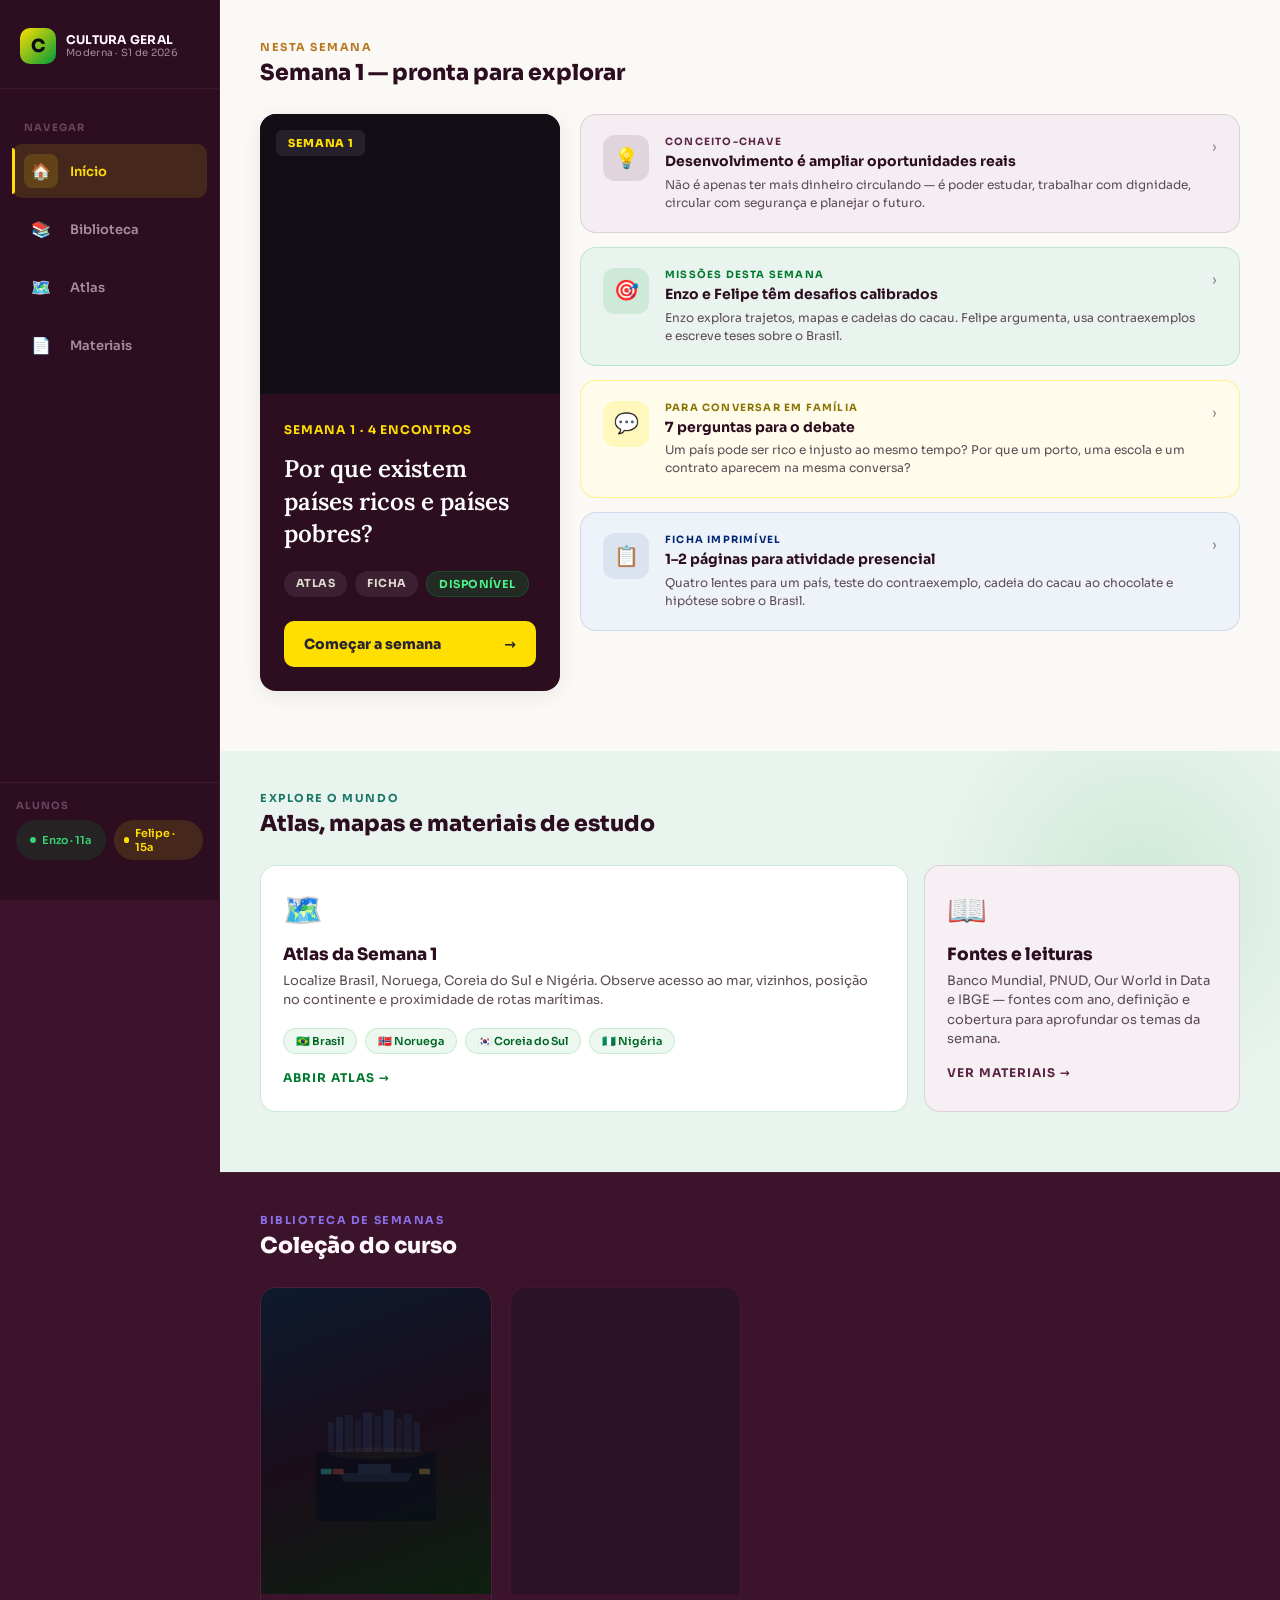
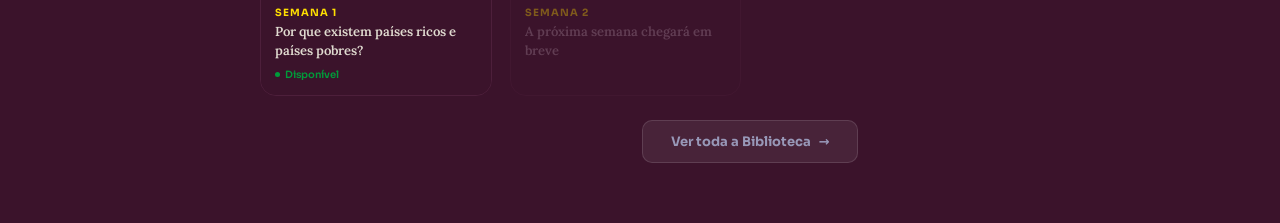
==== commit e120bb3d: "feat(home): padroniza card semanal" ====
--- a/index.html
+++ b/index.html
@@ -255,123 +255,133 @@
       align-items: start;
     }
 
-    /* ── Week card (vertical 3:4) ── */
-    .week-card {
-      background: var(--card-bg);
-      border: 1px solid var(--card-border);
-      border-radius: var(--radius-lg);
+    /* ── Card de semana (componente reutilizável) ── */
+    .semana-card {
+      background: var(--sb-bg, #2A2430);
+      border-radius: 16px;
       overflow: hidden;
       display: flex;
       flex-direction: column;
+      height: 100%;
+      box-shadow: 0 4px 20px rgba(0, 0, 0, 0.08);
+    }
+
+    .semana-cover-wrap {
+      position: relative;
+      width: 100%;
+      height: 280px;
+      background: #110E15;
+    }
+
+    .semana-cover-wrap img {
+      display: block;
+      width: 100%;
+      height: 100%;
+      object-fit: cover;
+    }
+
+    .badge-semana-top {
+      position: absolute;
+      top: 16px;
+      left: 16px;
+      background: rgba(42, 36, 48, 0.85);
+      backdrop-filter: blur(4px);
+      color: #FFDF00;
+      font-family: "Sora", system-ui, sans-serif;
+      font-size: 11px;
+      font-weight: 800;
+      text-transform: uppercase;
+      letter-spacing: 0.06em;
+      padding: 6px 12px;
+      border-radius: 6px;
+      z-index: 1;
+    }
+
+    .semana-card-body {
+      padding: 28px 24px 24px;
+      display: flex;
+      flex-direction: column;
+      flex-grow: 1;
+      gap: 16px;
+    }
+
+    .semana-meta-top {
+      font-family: "Sora", system-ui, sans-serif;
+      font-size: 12px;
+      font-weight: 700;
+      color: #FFDF00;
+      text-transform: uppercase;
+      letter-spacing: 0.08em;
+      margin: 0;
+    }
+
+    .semana-card-title {
+      font-family: "Lora", Georgia, serif;
+      font-size: 24px;
+      font-weight: 600;
+      line-height: 1.35;
+      color: #FFFFFF;
+      margin: 0 0 4px;
+      letter-spacing: 0;
+    }
+
+    .semana-chips-group {
+      display: flex;
+      flex-wrap: wrap;
+      gap: 8px;
+      margin-bottom: 8px;
+    }
+
+    .semana-chip {
+      font-family: "Sora", system-ui, sans-serif;
+      font-size: 11px;
+      font-weight: 700;
+      text-transform: uppercase;
+      letter-spacing: 0.04em;
+      padding: 5px 12px;
+      border-radius: 20px;
+      background: rgba(255, 255, 255, 0.08);
+      color: #E0DBD0;
+    }
+
+    .semana-chip.disponivel {
+      background: rgba(0, 155, 58, 0.2);
+      color: #4AF287;
+      border: 1px solid rgba(0, 155, 58, 0.3);
+    }
+
+    .semana-btn-action {
+      margin-top: auto;
+      width: 100%;
+      background: #FFDF00;
+      color: #2A2430;
+      border: none;
+      border-radius: 10px;
+      padding: 14px 20px;
+      font-family: "Sora", system-ui, sans-serif;
+      font-size: 14px;
+      font-weight: 800;
+      display: flex;
+      align-items: center;
+      justify-content: space-between;
+      text-decoration: none;
       cursor: pointer;
-      transition: transform 0.2s ease, box-shadow 0.2s ease;
-    }
-    .week-card:hover {
-      transform: translateY(-4px);
-      box-shadow: 0 20px 48px rgba(0,0,0,0.5);
-    }
-
-    .week-card-cover {
-      aspect-ratio: 3 / 4;
-      position: relative;
-      overflow: hidden;
-      background: #0D1020;
-    }
-
-    /* Placeholder cover SVG art for Semana 1 */
-    .cover-placeholder {
-      width: 100%; height: 100%;
-      position: relative;
-      background: linear-gradient(160deg, #0D1A2E 0%, #1A0D1A 50%, #0D2010 100%);
-      display: flex; align-items: center; justify-content: center;
-    }
-
-    .cover-placeholder svg {
-      width: 100%; height: 100%;
-      position: absolute; inset: 0;
-    }
-
-    .cover-badge {
-      position: absolute;
-      top: 14px; left: 14px;
-      background: rgba(0,0,0,0.5);
-      backdrop-filter: blur(8px);
-      border: 1px solid rgba(255,255,255,0.12);
-      border-radius: 6px;
-      padding: 4px 10px;
-      font-size: 11px; font-weight: 700;
-      color: var(--accent-gold);
-      letter-spacing: 0.06em;
-      text-transform: uppercase;
-    }
-
-    .cover-status-dot {
-      position: absolute;
-      top: 14px; right: 14px;
-      width: 8px; height: 8px;
-      background: var(--accent-teal);
-      border-radius: 50%;
-      box-shadow: 0 0 0 3px rgba(61,198,180,0.2);
-    }
-
-    .week-card-body {
-      padding: 18px 20px 20px;
-      display: flex; flex-direction: column; gap: 12px;
-      flex: 1;
-      background: var(--card-bg);
-      color: var(--text-primary);
-    }
-
-    .week-number {
-      font-size: 11px; font-weight: 700;
-      color: var(--accent-gold);
-      text-transform: uppercase; letter-spacing: 0.1em;
-    }
-
-    .week-title {
-      font-family: 'Lora', Georgia, serif;
-      font-size: 17px; font-weight: 600;
-      color: var(--text-primary);
-      line-height: 1.4;
-    }
-
-    .week-chips {
-      display: flex; flex-wrap: wrap; gap: 6px;
-    }
-
-    .chip {
-      padding: 3px 9px;
-      border-radius: 20px;
-      font-size: 10px; font-weight: 600;
-      text-transform: uppercase; letter-spacing: 0.06em;
-    }
-    .chip-atlas {
-      background: rgba(0,39,118,0.1);
-      color: #4A78D8;
-      border: 1px solid rgba(0,39,118,0.2);
-    }
-    .chip-ficha {
-      background: rgba(92,36,69,0.1);
-      color: #9E5878;
-      border: 1px solid rgba(92,36,69,0.2);
-    }
-    .chip-status {
-      background: rgba(0,155,58,0.1);
-      color: var(--accent-teal);
-      border: 1px solid rgba(0,155,58,0.2);
-    }
-
-    .week-cta {
-      margin-top: auto;
-      background: var(--accent-gold);
-      color: #2C0E20;
-      padding: 11px 18px;
-      border-radius: 10px;
-      font-size: 13px; font-weight: 700;
-      display: flex; align-items: center; justify-content: space-between;
-      transition: opacity 0.15s;
-    }
-    .week-cta:hover { opacity: 0.9; }
+      transition: transform 0.15s ease, background-color 0.15s ease;
+    }
+
+    .semana-btn-action:hover {
+      background: #FFE633;
+      transform: translateY(-1px);
+    }
+
+    .semana-btn-action:active {
+      transform: translateY(1px);
+    }
+
+    .semana-btn-action:focus-visible {
+      outline: 3px solid rgba(255, 223, 0, 0.45);
+      outline-offset: 3px;
+    }
 
     /* ── Discovery cards column ──── */
     .discovery-col {
@@ -644,11 +654,10 @@
       .current-grid {
         grid-template-columns: 1fr;
       }
-      .week-card {
+      .semana-card {
         max-width: 360px;
         margin: 0 auto;
       }
-      .week-card-cover { aspect-ratio: 3/4; }
 
       .world-grid {
         grid-template-columns: 1fr;
@@ -692,10 +701,10 @@
       Biblioteca
     </div>
 
-    <div class="sb-nav-item">
+    <a href="atlas/index.html" class="sb-nav-item">
       <div class="sb-nav-icon">🗺️</div>
       Atlas
-    </div>
+    </a>
 
     <div class="sb-nav-item">
       <div class="sb-nav-icon">📄</div>
@@ -732,116 +741,32 @@
 
     <div class="current-grid">
 
-      <!-- Week card -->
-      <div class="week-card" role="article" aria-label="Semana 1: Por que existem países ricos e países pobres?">
-        <div class="week-card-cover">
-          <div class="cover-placeholder" aria-hidden="true">
-            <!-- Placeholder editorial: silhouettes of ports, buildings, cargo — to be replaced by illustrated cover -->
-            <svg viewBox="0 0 300 400" xmlns="http://www.w3.org/2000/svg" aria-hidden="true">
-              <!-- Sky gradient -->
-              <defs>
-                <linearGradient id="sky" x1="0" y1="0" x2="0" y2="1">
-                  <stop offset="0%" stop-color="#0D1A2E"/>
-                  <stop offset="100%" stop-color="#1A0D1A"/>
-                </linearGradient>
-                <linearGradient id="gold-glow" x1="0" y1="0" x2="1" y2="1">
-                  <stop offset="0%" stop-color="#E8B84B" stop-opacity="0.6"/>
-                  <stop offset="100%" stop-color="#E8604B" stop-opacity="0.2"/>
-                </linearGradient>
-              </defs>
-              <rect width="300" height="400" fill="url(#sky)"/>
-
-              <!-- Stars -->
-              <circle cx="40" cy="30" r="1" fill="#E8B84B" opacity="0.6"/>
-              <circle cx="120" cy="18" r="1.5" fill="white" opacity="0.4"/>
-              <circle cx="200" cy="42" r="1" fill="white" opacity="0.3"/>
-              <circle cx="260" cy="22" r="1" fill="#4BA8E8" opacity="0.5"/>
-              <circle cx="80" cy="60" r="0.8" fill="white" opacity="0.25"/>
-
-              <!-- Ocean horizon glow -->
-              <ellipse cx="150" cy="230" rx="200" ry="40" fill="#E8B84B" opacity="0.06"/>
-
-              <!-- City skyline — distant -->
-              <rect x="20" y="160" width="14" height="70" rx="2" fill="#1C2840" opacity="0.8"/>
-              <rect x="38" y="145" width="18" height="85" rx="2" fill="#1E2A42"/>
-              <rect x="58" y="155" width="12" height="75" rx="2" fill="#1A2438"/>
-              <rect x="72" y="138" width="20" height="92" rx="2" fill="#1E2A42"/>
-              <rect x="94" y="148" width="15" height="82" rx="2" fill="#1C2840"/>
-              <rect x="111" y="130" width="22" height="100" rx="2" fill="#202C46"/>
-              <rect x="135" y="142" width="16" height="88" rx="2" fill="#1A2438"/>
-              <rect x="153" y="150" width="18" height="80" rx="2" fill="#1C2840"/>
-              <rect x="173" y="135" width="24" height="95" rx="2" fill="#202C46"/>
-              <rect x="199" y="155" width="14" height="75" rx="2" fill="#1A2438"/>
-              <rect x="215" y="148" width="20" height="82" rx="2" fill="#1E2A42"/>
-              <rect x="237" y="140" width="16" height="90" rx="2" fill="#1C2840"/>
-              <rect x="255" y="158" width="12" height="72" rx="2" fill="#1A2438"/>
-
-              <!-- Building windows (lit) -->
-              <rect x="115" y="138" width="3" height="3" rx="0.5" fill="#E8B84B" opacity="0.7"/>
-              <rect x="121" y="145" width="3" height="3" rx="0.5" fill="#E8B84B" opacity="0.5"/>
-              <rect x="115" y="150" width="3" height="3" rx="0.5" fill="#4BA8E8" opacity="0.6"/>
-              <rect x="176" y="143" width="3" height="3" rx="0.5" fill="#E8B84B" opacity="0.6"/>
-              <rect x="182" y="150" width="3" height="3" rx="0.5" fill="#4BA8E8" opacity="0.5"/>
-              <rect x="176" y="158" width="3" height="3" rx="0.5" fill="white" opacity="0.3"/>
-              <rect x="42" y="152" width="3" height="3" rx="0.5" fill="#E8B84B" opacity="0.5"/>
-              <rect x="218" y="155" width="3" height="3" rx="0.5" fill="#E8B84B" opacity="0.4"/>
-
-              <!-- Water -->
-              <rect x="0" y="230" width="300" height="170" fill="#050D1A" opacity="0.9"/>
-
-              <!-- Water shimmer lines -->
-              <line x1="10" y1="250" x2="60" y2="250" stroke="#4BA8E8" stroke-width="0.5" opacity="0.15"/>
-              <line x1="80" y1="258" x2="150" y2="258" stroke="#4BA8E8" stroke-width="0.5" opacity="0.1"/>
-              <line x1="170" y1="244" x2="240" y2="244" stroke="#E8B84B" stroke-width="0.5" opacity="0.12"/>
-              <line x1="20" y1="270" x2="100" y2="270" stroke="#4BA8E8" stroke-width="0.5" opacity="0.08"/>
-
-              <!-- Ship hull -->
-              <path d="M60 310 L240 310 L230 340 L70 340 Z" fill="#1A2438"/>
-              <!-- Ship deck superstructure -->
-              <rect x="100" y="285" width="80" height="25" rx="3" fill="#1E2A42"/>
-              <rect x="120" y="265" width="40" height="22" rx="2" fill="#202C48"/>
-              <!-- Crane -->
-              <rect x="195" y="275" width="4" height="36" fill="#2A3858"/>
-              <line x1="197" y1="275" x2="225" y2="268" stroke="#2A3858" stroke-width="2"/>
-              <!-- Containers on dock -->
-              <rect x="10" y="295" width="30" height="15" rx="2" fill="#3DC6B4" opacity="0.5"/>
-              <rect x="42" y="295" width="30" height="15" rx="2" fill="#E8604B" opacity="0.4"/>
-              <rect x="250" y="295" width="30" height="15" rx="2" fill="#E8B84B" opacity="0.4"/>
-
-              <!-- Gold light streak from city -->
-              <path d="M150 228 Q80 240 0 250 L0 232 Q80 232 150 228" fill="url(#gold-glow)" opacity="0.4"/>
-
-              <!-- Overlay gradient bottom -->
-              <rect x="0" y="320" width="300" height="80" fill="url(#overlay-bot)" opacity="1"/>
-              <defs>
-                <linearGradient id="overlay-bot" x1="0" y1="0" x2="0" y2="1">
-                  <stop offset="0%" stop-color="#050D1A" stop-opacity="0"/>
-                  <stop offset="100%" stop-color="#050D1A" stop-opacity="0.7"/>
-                </linearGradient>
-              </defs>
-
-              <!-- Placeholder label -->
-              <text x="150" y="390" text-anchor="middle" font-family="sans-serif" font-size="8" fill="white" opacity="0.3">capa ilustrada — a ser encomendada</text>
-            </svg>
+      <!-- Card da Semana 1 -->
+      <article class="semana-card">
+        <div class="semana-cover-wrap">
+          <span class="badge-semana-top">Semana 1</span>
+          <!-- Inserir <img src="assets/capas/semana-01.webp" alt="..."> quando a capa for aprovada por Luca -->
+        </div>
+
+        <div class="semana-card-body">
+          <p class="semana-meta-top">Semana 1 · 4 encontros</p>
+
+          <h2 class="semana-card-title">
+            Por que existem países ricos e países pobres?
+          </h2>
+
+          <div class="semana-chips-group" aria-label="Recursos disponíveis">
+            <span class="semana-chip">Atlas</span>
+            <span class="semana-chip">Ficha</span>
+            <span class="semana-chip disponivel">Disponível</span>
           </div>
-          <div class="cover-badge">Semana 1</div>
-          <div class="cover-status-dot" title="Disponível"></div>
-        </div>
-
-        <div class="week-card-body">
-          <div class="week-number">Semana 1 · 4 encontros</div>
-          <h3 class="week-title">Por que existem países ricos e países pobres?</h3>
-          <div class="week-chips">
-            <span class="chip chip-atlas">Atlas</span>
-            <span class="chip chip-ficha">Ficha</span>
-            <span class="chip chip-status">Disponível</span>
-          </div>
-          <a href="semanas/01/index.html" class="week-cta">
-            Começar a semana
-            <span>→</span>
+
+          <a class="semana-btn-action" href="semanas/01/index.html">
+            <span>Começar a semana</span>
+            <span aria-hidden="true">→</span>
           </a>
         </div>
-      </div>
+      </article>
 
       <!-- Discovery cards -->
       <div class="discovery-col" aria-label="Destaques da semana">
@@ -900,7 +825,7 @@
 
     <div class="world-grid">
 
-      <div class="world-card atlas">
+      <a href="atlas/index.html" class="world-card atlas" style="text-decoration:none;display:block;">
         <div class="world-card-icon">🗺️</div>
         <div class="world-card-title">Atlas da Semana 1</div>
         <div class="world-card-desc">Localize Brasil, Noruega, Coreia do Sul e Nigéria. Observe acesso ao mar, vizinhos, posição no continente e proximidade de rotas marítimas.</div>
@@ -911,7 +836,7 @@
           <span class="country-pill">🇳🇬 Nigéria</span>
         </div>
         <div class="world-cta">Abrir Atlas →</div>
-      </div>
+      </a>
 
       <div class="world-card materiais">
         <div class="world-card-icon">📖</div>
@@ -1014,10 +939,10 @@
       <span>📚</span>
       <span>Biblioteca</span>
     </div>
-    <div class="mobile-nav-item">
+    <a href="atlas/index.html" class="mobile-nav-item">
       <span>🗺️</span>
       <span>Atlas</span>
-    </div>
+    </a>
     <div class="mobile-nav-item">
       <span>📄</span>
       <span>Materiais</span>
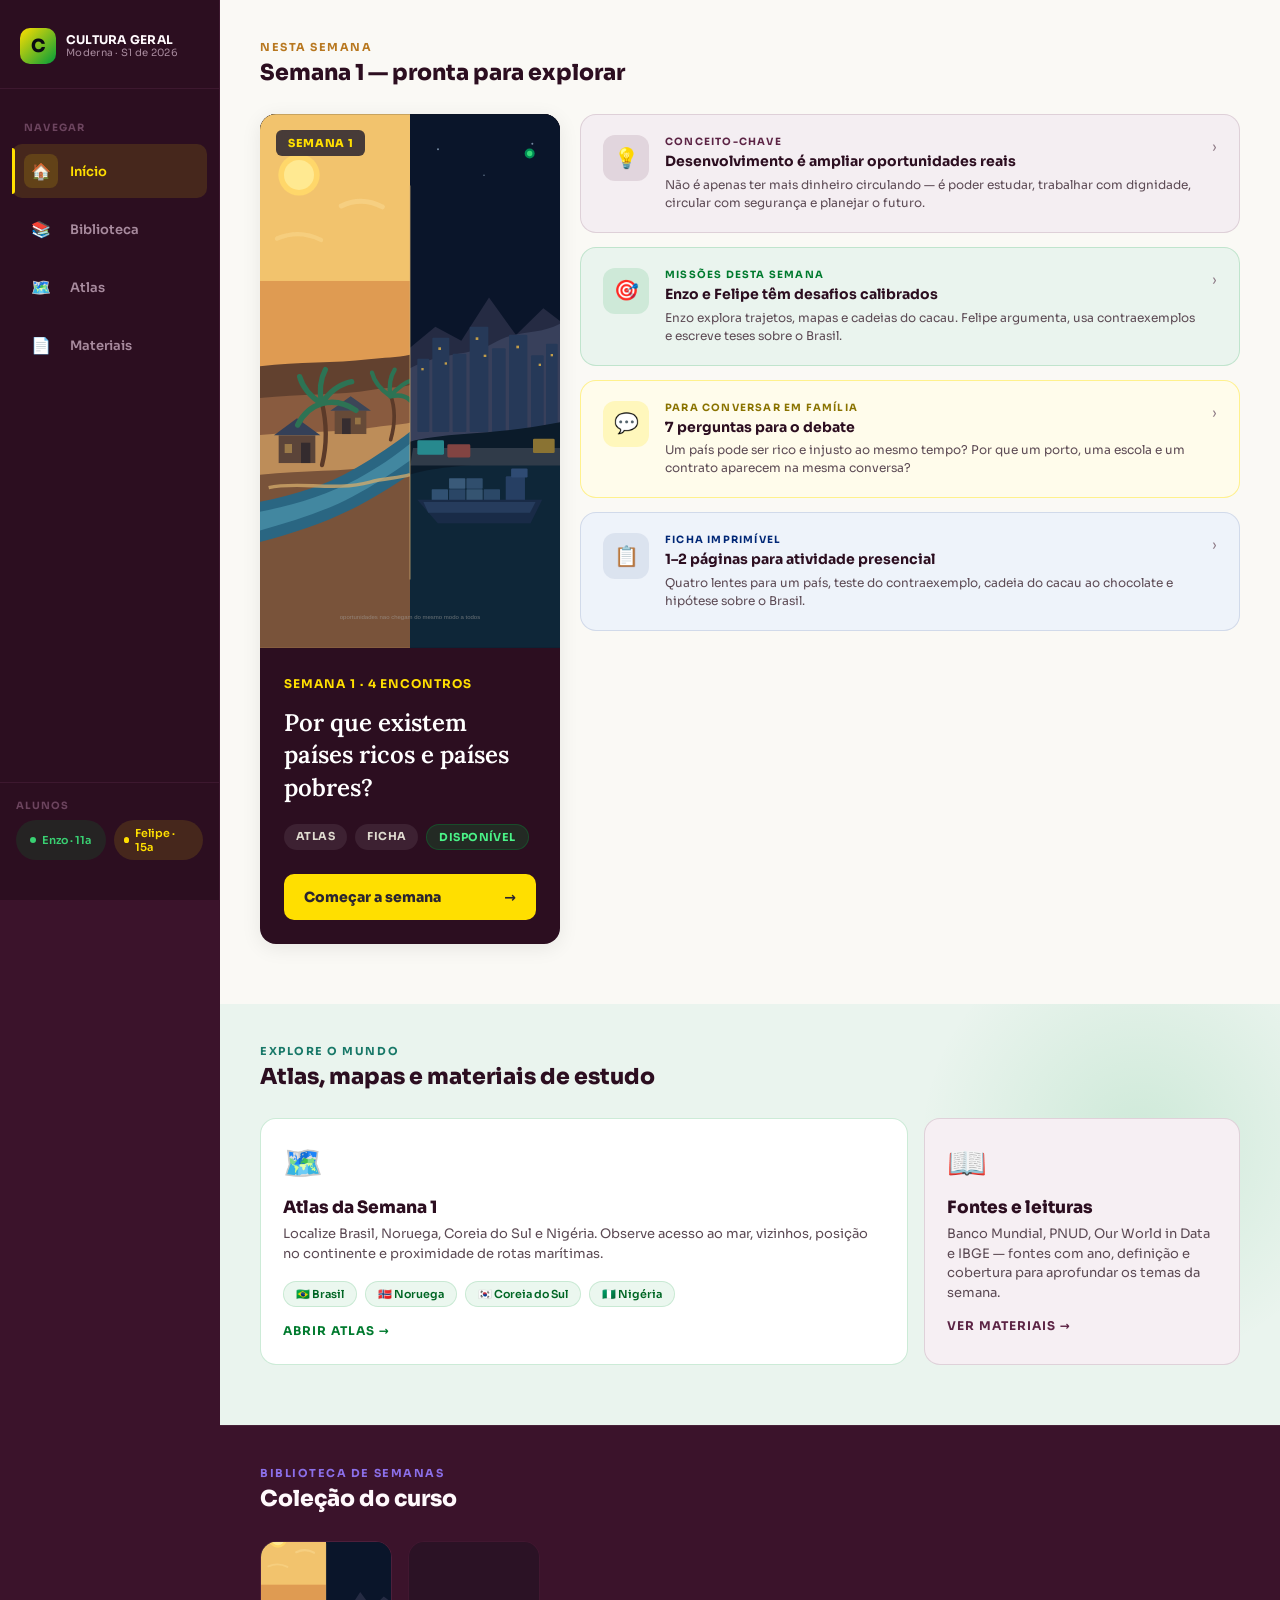
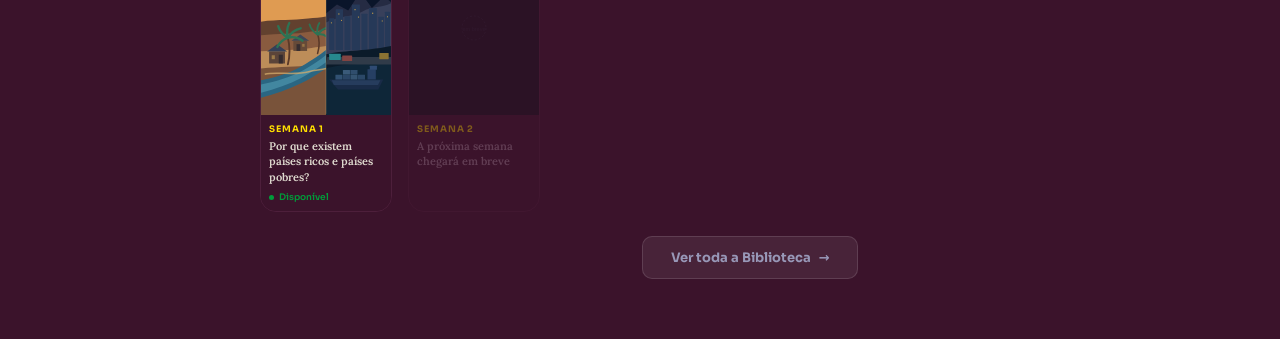
==== commit 97de83d3: "feat(home): adiciona capa da semana 1" ====
--- a/index.html
+++ b/index.html
@@ -269,7 +269,7 @@
     .semana-cover-wrap {
       position: relative;
       width: 100%;
-      height: 280px;
+      aspect-ratio: 9 / 16;
       background: #110E15;
     }
 
@@ -443,6 +443,7 @@
     .ficha    .disc-label { color: #002776; }
 
     .disc-title {
+      margin: 0;
       font-size: 14px; font-weight: 700;
       color: var(--lt-text);
       line-height: 1.4;
@@ -533,8 +534,9 @@
     /* ── Section 3 — Library ─────── */
     .library-grid {
       display: grid;
-      grid-template-columns: repeat(auto-fill, minmax(200px, 1fr));
-      gap: 18px;
+      grid-template-columns: repeat(auto-fill, 132px);
+      justify-content: start;
+      gap: 16px;
     }
 
     .lib-card {
@@ -551,7 +553,7 @@
     }
 
     .lib-cover {
-      aspect-ratio: 3/4;
+      aspect-ratio: 3 / 4;
       position: relative;
     }
 
@@ -565,26 +567,38 @@
       opacity: 0.7;
     }
 
+    .lib-cover-image {
+      display: block;
+      width: 100%;
+      height: 100%;
+      object-fit: cover;
+      object-position: center;
+    }
+
+    .lib-card:first-child .lib-cover-inner svg {
+      display: none;
+    }
+
     .lib-body {
-      padding: 12px 14px 14px;
+      padding: 8px;
       background: var(--card-bg);
     }
     .lib-num {
-      font-size: 10px; font-weight: 700;
+      font-size: 9px; font-weight: 700;
       color: var(--accent-gold);
       text-transform: uppercase; letter-spacing: 0.1em;
       margin-bottom: 4px;
     }
     .lib-title {
       font-family: 'Lora', Georgia, serif;
-      font-size: 13px; font-weight: 600;
+      font-size: 11px; font-weight: 600;
       color: #E0DBD0;
       line-height: 1.4;
     }
     .lib-status {
-      margin-top: 8px;
+      margin-top: 6px;
       display: flex; align-items: center; gap: 5px;
-      font-size: 10px; font-weight: 600;
+      font-size: 9px; font-weight: 600;
       color: var(--accent-teal);
     }
     .lib-status-dot {
@@ -665,13 +679,14 @@
       .world-card.atlas { grid-column: span 1; }
 
       .library-grid {
-        grid-template-columns: repeat(2, 1fr);
+        grid-template-columns: repeat(2, 132px);
+        justify-content: center;
       }
     }
 
     @media (max-width: 480px) {
       .section-title { font-size: 18px; }
-      .library-grid { grid-template-columns: repeat(2, 1fr); }
+      .library-grid { grid-template-columns: repeat(2, minmax(0, 132px)); }
     }
   </style>
 </head>
@@ -745,7 +760,10 @@
       <article class="semana-card">
         <div class="semana-cover-wrap">
           <span class="badge-semana-top">Semana 1</span>
-          <!-- Inserir <img src="assets/capas/semana-01.webp" alt="..."> quando a capa for aprovada por Luca -->
+          <img
+            src="assets/capas/semana-01-contraste-oportunidades.svg"
+            alt="Contraste entre poucas oportunidades e cidade portuaria"
+          >
         </div>
 
         <div class="semana-card-body">
@@ -775,7 +793,7 @@
           <div class="disc-icon-wrap">💡</div>
           <div class="disc-body">
             <div class="disc-label">Conceito-chave</div>
-            <div class="disc-title">Desenvolvimento é ampliar oportunidades reais</div>
+            <h3 class="disc-title">Desenvolvimento é ampliar oportunidades reais</h3>
             <div class="disc-desc">Não é apenas ter mais dinheiro circulando — é poder estudar, trabalhar com dignidade, circular com segurança e planejar o futuro.</div>
           </div>
           <div class="disc-arrow">›</div>
@@ -785,7 +803,7 @@
           <div class="disc-icon-wrap">🎯</div>
           <div class="disc-body">
             <div class="disc-label">Missões desta semana</div>
-            <div class="disc-title">Enzo e Felipe têm desafios calibrados</div>
+            <h3 class="disc-title">Enzo e Felipe têm desafios calibrados</h3>
             <div class="disc-desc">Enzo explora trajetos, mapas e cadeias do cacau. Felipe argumenta, usa contraexemplos e escreve teses sobre o Brasil.</div>
           </div>
           <div class="disc-arrow">›</div>
@@ -795,7 +813,7 @@
           <div class="disc-icon-wrap">💬</div>
           <div class="disc-body">
             <div class="disc-label">Para conversar em família</div>
-            <div class="disc-title">7 perguntas para o debate</div>
+            <h3 class="disc-title">7 perguntas para o debate</h3>
             <div class="disc-desc">Um país pode ser rico e injusto ao mesmo tempo? Por que um porto, uma escola e um contrato aparecem na mesma conversa?</div>
           </div>
           <div class="disc-arrow">›</div>
@@ -805,7 +823,7 @@
           <div class="disc-icon-wrap">📋</div>
           <div class="disc-body">
             <div class="disc-label">Ficha imprimível</div>
-            <div class="disc-title">1–2 páginas para atividade presencial</div>
+            <h3 class="disc-title">1–2 páginas para atividade presencial</h3>
             <div class="disc-desc">Quatro lentes para um país, teste do contraexemplo, cadeia do cacau ao chocolate e hipótese sobre o Brasil.</div>
           </div>
           <div class="disc-arrow">›</div>
@@ -862,7 +880,12 @@
       <!-- Semana 1 — única existente -->
       <div class="lib-card">
         <div class="lib-cover">
-          <div class="lib-cover-inner" aria-hidden="true">
+          <div class="lib-cover-inner">
+            <img
+              class="lib-cover-image"
+              src="assets/capas/semana-01-contraste-oportunidades.svg"
+              alt="Contraste entre poucas oportunidades e cidade portuaria"
+            >
             <svg viewBox="0 0 200 266" xmlns="http://www.w3.org/2000/svg" width="120" aria-hidden="true">
               <rect width="200" height="266" fill="none"/>
               <!-- Minimal port silhouette, small scale -->
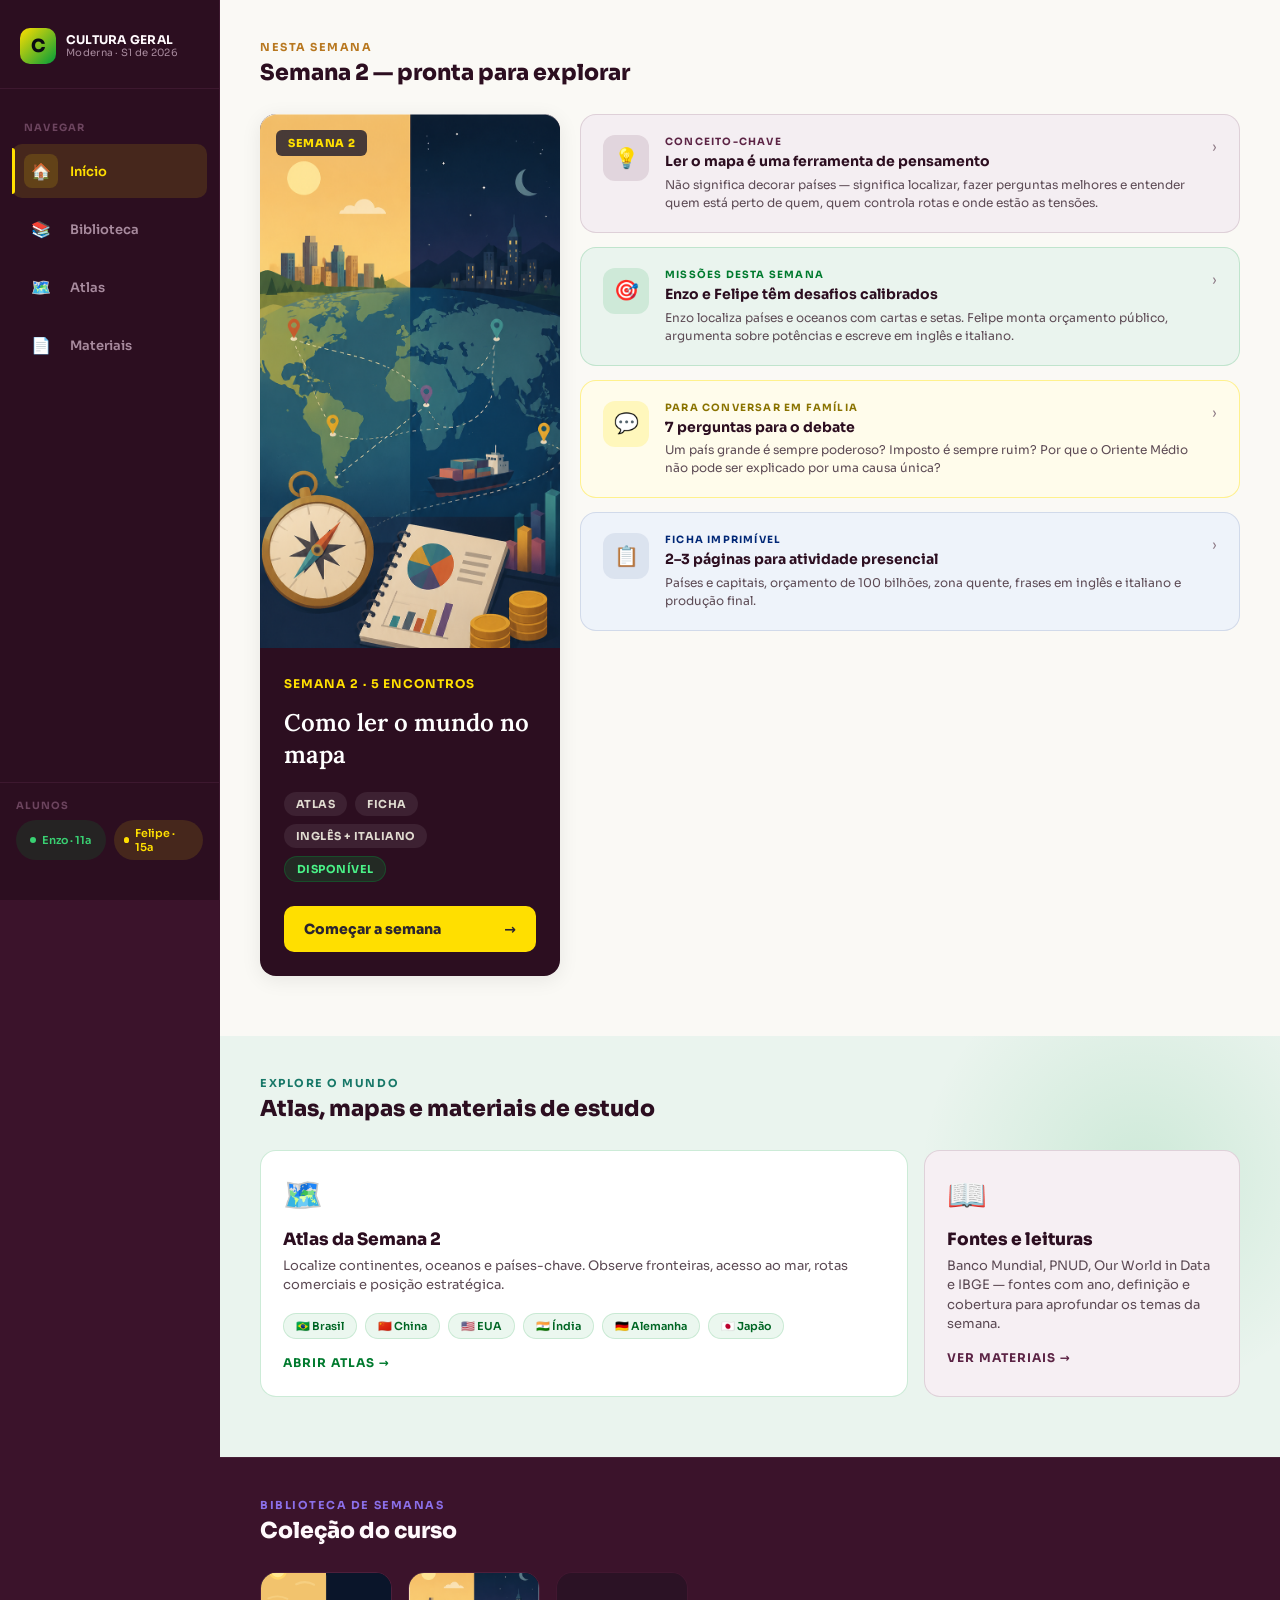
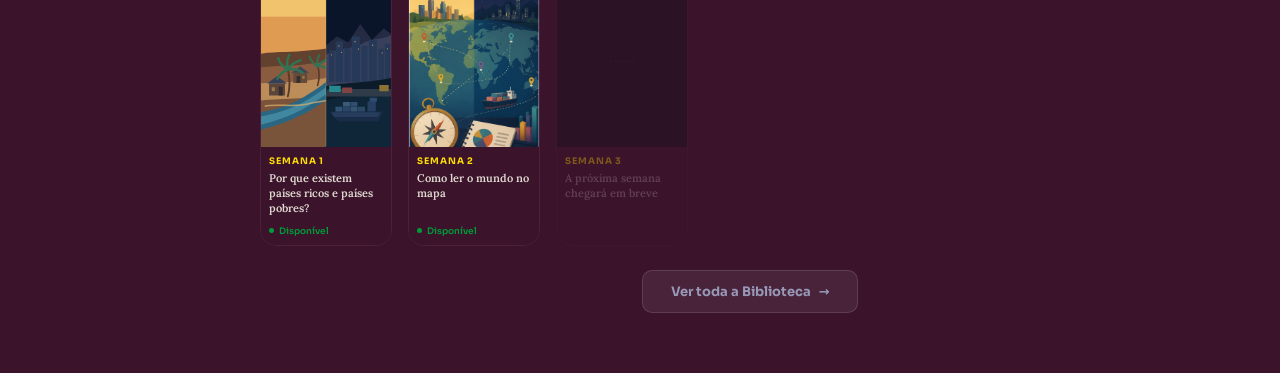
==== commit 178599e9: "feat(semana-2): publica semana 2 sem hero image na pagina interna - adiciona semanas/02/index.html e" ====
--- a/index.html
+++ b/index.html
@@ -271,6 +271,7 @@
       width: 100%;
       aspect-ratio: 9 / 16;
       background: #110E15;
+      overflow: hidden;
     }
 
     .semana-cover-wrap img {
@@ -278,6 +279,7 @@
       width: 100%;
       height: 100%;
       object-fit: cover;
+      object-position: center;
     }
 
     .badge-semana-top {
@@ -546,6 +548,9 @@
       overflow: hidden;
       cursor: pointer;
       transition: transform 0.2s ease, box-shadow 0.2s ease;
+      display: flex;
+      flex-direction: column;
+      height: 100%;
     }
     .lib-card:hover {
       transform: translateY(-3px);
@@ -555,12 +560,14 @@
     .lib-cover {
       aspect-ratio: 3 / 4;
       position: relative;
+      overflow: hidden;
     }
 
     .lib-cover-inner {
       width: 100%; height: 100%;
       background: linear-gradient(160deg, #0D1A2E 0%, #1A0D1A 50%, #0D2010 100%);
       display: flex; align-items: center; justify-content: center;
+      overflow: hidden;
     }
 
     .lib-cover-inner svg {
@@ -575,6 +582,11 @@
       object-position: center;
     }
 
+    .lib-card--semana-02 .lib-cover-image {
+      transform: scale(1.08);
+      transform-origin: center center;
+    }
+
     .lib-card:first-child .lib-cover-inner svg {
       display: none;
     }
@@ -582,6 +594,9 @@
     .lib-body {
       padding: 8px;
       background: var(--card-bg);
+      display: flex;
+      flex-direction: column;
+      flex-grow: 1;
     }
     .lib-num {
       font-size: 9px; font-weight: 700;
@@ -596,7 +611,8 @@
       line-height: 1.4;
     }
     .lib-status {
-      margin-top: 6px;
+      margin-top: auto;
+      padding-top: 8px;
       display: flex; align-items: center; gap: 5px;
       font-size: 9px; font-weight: 600;
       color: var(--accent-teal);
@@ -751,35 +767,37 @@
 
     <div class="section-header">
       <div class="section-eyebrow" style="color: #B87820">Nesta semana</div>
-      <h2 class="section-title" id="sec1-title">Semana 1 — pronta para explorar</h2>
+      <h2 class="section-title" id="sec1-title">Semana 2 — pronta para explorar</h2>
     </div>
 
     <div class="current-grid">
 
-      <!-- Card da Semana 1 -->
+      <!-- Card da Semana 2 -->
       <article class="semana-card">
         <div class="semana-cover-wrap">
-          <span class="badge-semana-top">Semana 1</span>
+          <span class="badge-semana-top">Semana 2</span>
           <img
-            src="assets/capas/semana-01-contraste-oportunidades.svg"
-            alt="Contraste entre poucas oportunidades e cidade portuaria"
+            src="assets/capas/semana-02-ler-mundo-mapa.png"
+            alt="Ilustração da Semana 2: mapa do mundo com rotas comerciais, bússola, marcadores de países e elementos de orçamento público."
+            loading="eager"
           >
         </div>
 
         <div class="semana-card-body">
-          <p class="semana-meta-top">Semana 1 · 4 encontros</p>
+          <p class="semana-meta-top">Semana 2 · 5 encontros</p>
 
           <h2 class="semana-card-title">
-            Por que existem países ricos e países pobres?
+            Como ler o mundo no mapa
           </h2>
 
           <div class="semana-chips-group" aria-label="Recursos disponíveis">
             <span class="semana-chip">Atlas</span>
             <span class="semana-chip">Ficha</span>
+            <span class="semana-chip">Inglês + Italiano</span>
             <span class="semana-chip disponivel">Disponível</span>
           </div>
 
-          <a class="semana-btn-action" href="semanas/01/index.html">
+          <a class="semana-btn-action" href="semanas/02/index.html">
             <span>Começar a semana</span>
             <span aria-hidden="true">→</span>
           </a>
@@ -793,8 +811,8 @@
           <div class="disc-icon-wrap">💡</div>
           <div class="disc-body">
             <div class="disc-label">Conceito-chave</div>
-            <h3 class="disc-title">Desenvolvimento é ampliar oportunidades reais</h3>
-            <div class="disc-desc">Não é apenas ter mais dinheiro circulando — é poder estudar, trabalhar com dignidade, circular com segurança e planejar o futuro.</div>
+            <h3 class="disc-title">Ler o mapa é uma ferramenta de pensamento</h3>
+            <div class="disc-desc">Não significa decorar países — significa localizar, fazer perguntas melhores e entender quem está perto de quem, quem controla rotas e onde estão as tensões.</div>
           </div>
           <div class="disc-arrow">›</div>
         </div>
@@ -804,7 +822,7 @@
           <div class="disc-body">
             <div class="disc-label">Missões desta semana</div>
             <h3 class="disc-title">Enzo e Felipe têm desafios calibrados</h3>
-            <div class="disc-desc">Enzo explora trajetos, mapas e cadeias do cacau. Felipe argumenta, usa contraexemplos e escreve teses sobre o Brasil.</div>
+            <div class="disc-desc">Enzo localiza países e oceanos com cartas e setas. Felipe monta orçamento público, argumenta sobre potências e escreve em inglês e italiano.</div>
           </div>
           <div class="disc-arrow">›</div>
         </div>
@@ -814,7 +832,7 @@
           <div class="disc-body">
             <div class="disc-label">Para conversar em família</div>
             <h3 class="disc-title">7 perguntas para o debate</h3>
-            <div class="disc-desc">Um país pode ser rico e injusto ao mesmo tempo? Por que um porto, uma escola e um contrato aparecem na mesma conversa?</div>
+            <div class="disc-desc">Um país grande é sempre poderoso? Imposto é sempre ruim? Por que o Oriente Médio não pode ser explicado por uma causa única?</div>
           </div>
           <div class="disc-arrow">›</div>
         </div>
@@ -823,8 +841,8 @@
           <div class="disc-icon-wrap">📋</div>
           <div class="disc-body">
             <div class="disc-label">Ficha imprimível</div>
-            <h3 class="disc-title">1–2 páginas para atividade presencial</h3>
-            <div class="disc-desc">Quatro lentes para um país, teste do contraexemplo, cadeia do cacau ao chocolate e hipótese sobre o Brasil.</div>
+            <h3 class="disc-title">2–3 páginas para atividade presencial</h3>
+            <div class="disc-desc">Países e capitais, orçamento de 100 bilhões, zona quente, frases em inglês e italiano e produção final.</div>
           </div>
           <div class="disc-arrow">›</div>
         </div>
@@ -845,13 +863,15 @@
 
       <a href="atlas/index.html" class="world-card atlas" style="text-decoration:none;display:block;">
         <div class="world-card-icon">🗺️</div>
-        <div class="world-card-title">Atlas da Semana 1</div>
-        <div class="world-card-desc">Localize Brasil, Noruega, Coreia do Sul e Nigéria. Observe acesso ao mar, vizinhos, posição no continente e proximidade de rotas marítimas.</div>
+        <div class="world-card-title">Atlas da Semana 2</div>
+        <div class="world-card-desc">Localize continentes, oceanos e países-chave. Observe fronteiras, acesso ao mar, rotas comerciais e posição estratégica.</div>
         <div class="world-countries">
           <span class="country-pill">🇧🇷 Brasil</span>
-          <span class="country-pill">🇳🇴 Noruega</span>
-          <span class="country-pill">🇰🇷 Coreia do Sul</span>
-          <span class="country-pill">🇳🇬 Nigéria</span>
+          <span class="country-pill">🇨🇳 China</span>
+          <span class="country-pill">🇺🇸 EUA</span>
+          <span class="country-pill">🇮🇳 Índia</span>
+          <span class="country-pill">🇩🇪 Alemanha</span>
+          <span class="country-pill">🇯🇵 Japão</span>
         </div>
         <div class="world-cta">Abrir Atlas →</div>
       </a>
@@ -877,8 +897,8 @@
 
     <div class="library-grid">
 
-      <!-- Semana 1 — única existente -->
-      <div class="lib-card">
+      <!-- Semana 1 — disponível -->
+      <a href="semanas/01/index.html" class="lib-card" style="text-decoration:none;">
         <div class="lib-cover">
           <div class="lib-cover-inner">
             <img
@@ -920,9 +940,31 @@
             Disponível
           </div>
         </div>
-      </div>
-
-      <!-- Próximas semanas — estados honestos (não publicadas) -->
+      </a>
+
+      <!-- Semana 2 — disponível -->
+      <a href="semanas/02/index.html" class="lib-card lib-card--semana-02" style="text-decoration:none;">
+        <div class="lib-cover">
+          <div class="lib-cover-inner">
+            <img
+              class="lib-cover-image"
+              src="assets/capas/semana-02-ler-mundo-mapa.png"
+              alt="Ilustração da Semana 2: mapa do mundo com rotas comerciais, bússola, marcadores de países e elementos de orçamento público."
+              loading="lazy"
+            >
+          </div>
+        </div>
+        <div class="lib-body">
+          <div class="lib-num">Semana 2</div>
+          <div class="lib-title">Como ler o mundo no mapa</div>
+          <div class="lib-status">
+            <span class="lib-status-dot"></span>
+            Disponível
+          </div>
+        </div>
+      </a>
+
+      <!-- Semana 3 — em breve -->
       <div class="lib-card" style="opacity:0.35; pointer-events:none; cursor:default;" aria-hidden="true">
         <div class="lib-cover">
           <div class="lib-cover-inner" style="background:#0F111A;">
@@ -933,7 +975,7 @@
           </div>
         </div>
         <div class="lib-body">
-          <div class="lib-num">Semana 2</div>
+          <div class="lib-num">Semana 3</div>
           <div class="lib-title" style="color:var(--text-muted)">A próxima semana chegará em breve</div>
         </div>
       </div>
